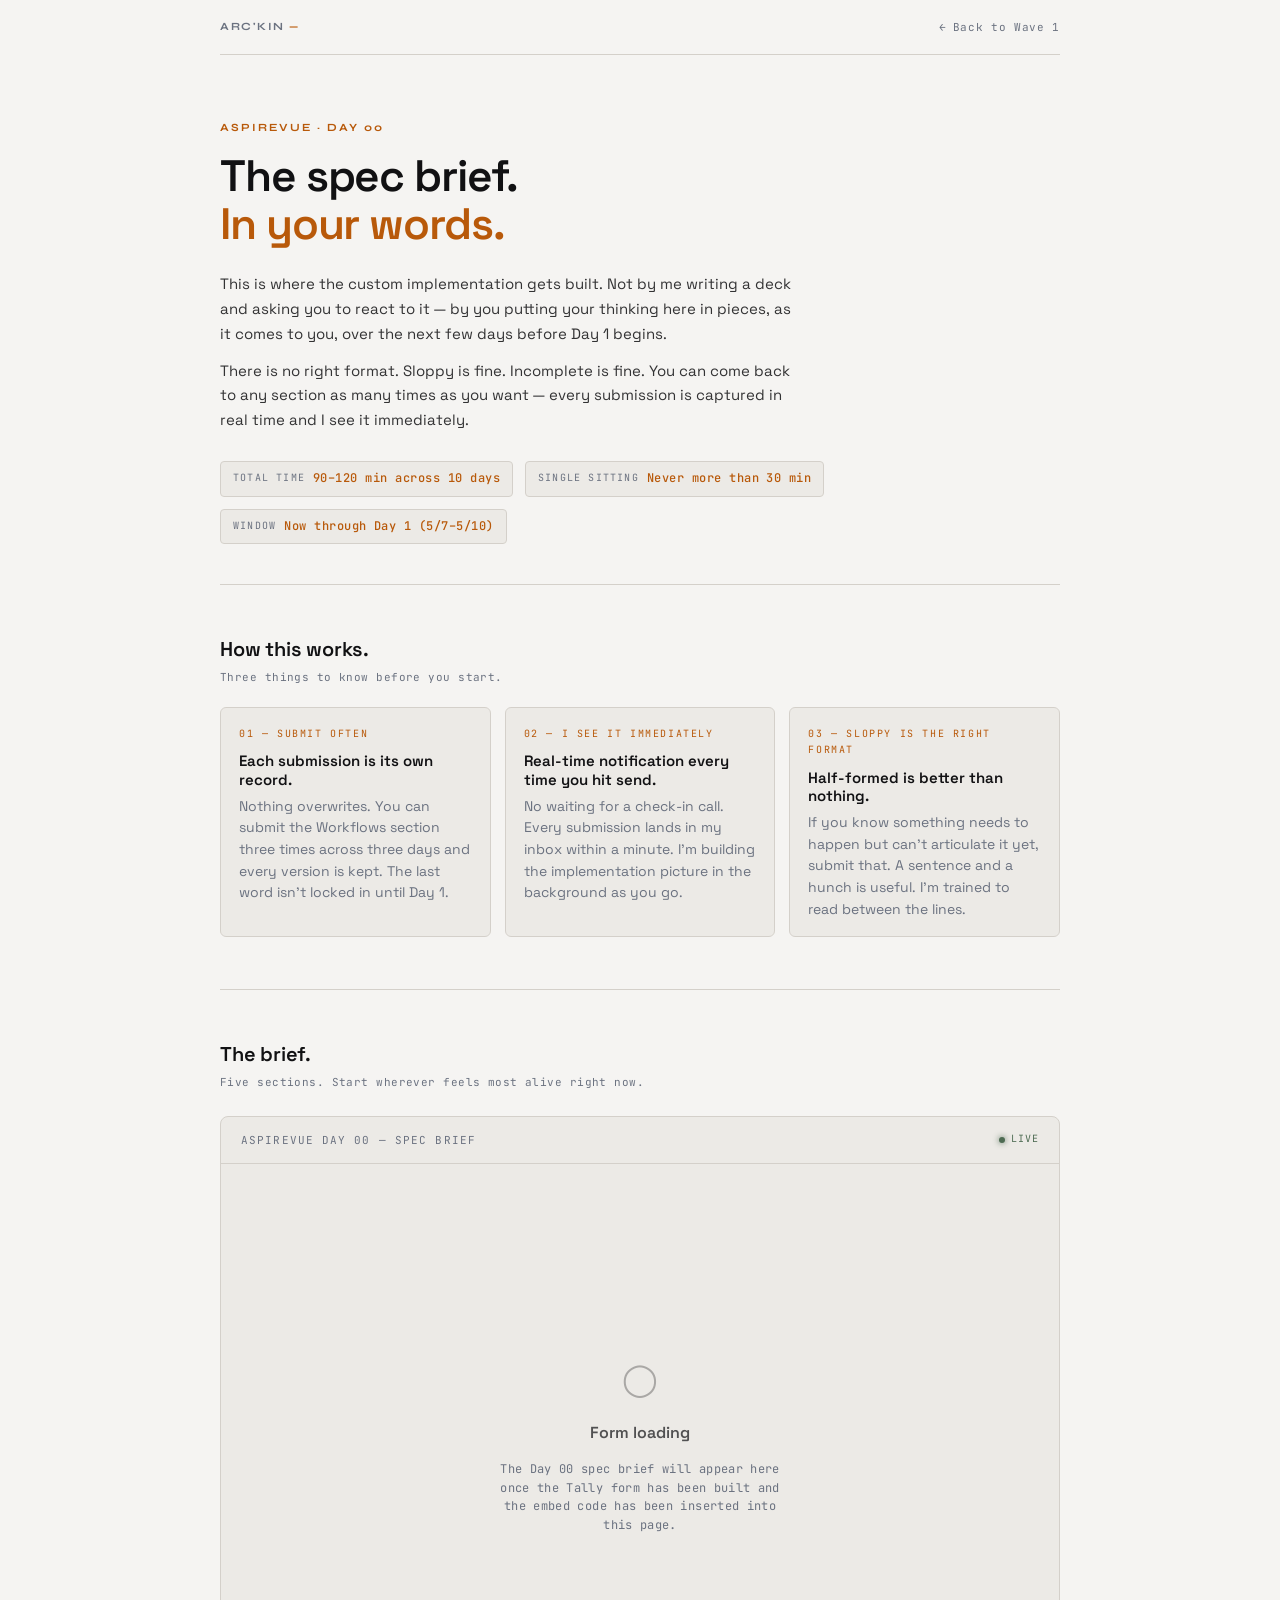
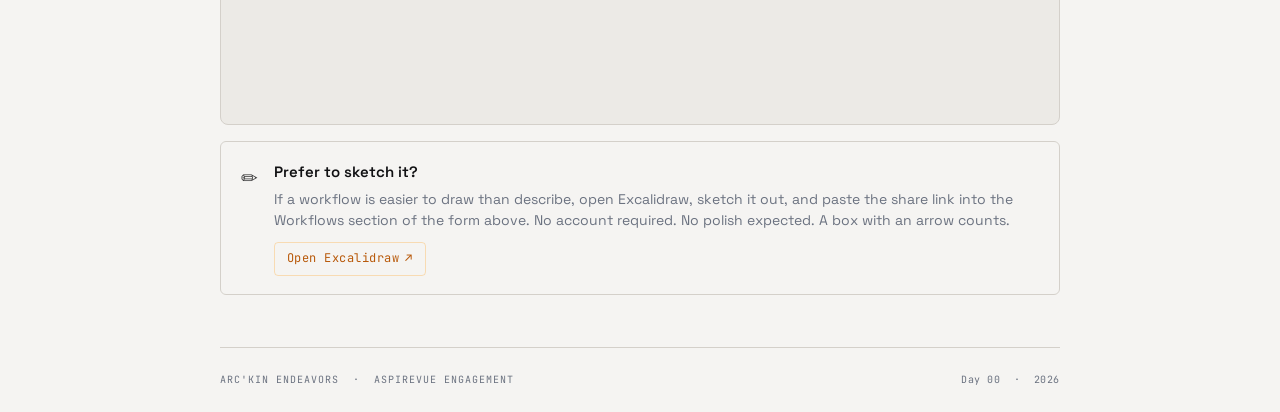
==== day-00/index.html @ 6a87d1dd "day-00: hub page live — spec brief intake for Larry Adds /day-00/index.html as a standalone page mat" ====
<!DOCTYPE html>
<html lang="en">
<head>
<meta charset="UTF-8">
<meta name="viewport" content="width=device-width, initial-scale=1.0">
<meta name="robots" content="noindex,nofollow">
<title>Arc'kin · AspireVue Day 00 — Spec Brief</title>
<link rel="preconnect" href="https://fonts.googleapis.com">
<link rel="preconnect" href="https://fonts.gstatic.com" crossorigin>
<link href="https://fonts.googleapis.com/css2?family=Syne:wght@700&family=Space+Grotesk:wght@400;500;600&family=JetBrains+Mono:wght@500&display=swap" rel="stylesheet">
<style>
@charset "UTF-8";
:root {
  --bg:     #111113;
  --fg:     #EDE9E1;
  --accent: #FFAB40;
  --subtle: #6B7280;
  --rule:   #1F2937;
  --hover:  #1A1C1F;
  --focus:  #FFAB40;
  --font-sans:    'Space Grotesk', 'Helvetica Neue', Arial, sans-serif;
  --font-display: 'Syne', 'Space Grotesk', sans-serif;
  --font-mono:    'JetBrains Mono', 'Menlo', 'Monaco', monospace;
  --max-w:   840px;
  --page-pad: 24px;
  --lane-engagement: #FFAB40;
  --lane-ops:        #9FB8A3;
}
@media (prefers-color-scheme: light) {
  :root {
    --bg:     #F5F4F2;
    --fg:     #111113;
    --accent: #B8590A;
    --subtle: #6B7280;
    --rule:   #D4D0CA;
    --hover:  #ECEAE6;
    --focus:  #B8590A;
    --lane-engagement: #B8590A;
    --lane-ops:        #4D6B52;
  }
}

*, *::before, *::after { box-sizing: border-box; margin: 0; padding: 0; }
html { font-size: 16px; scroll-behavior: smooth; -webkit-text-size-adjust: 100%; }
body {
  background: var(--bg);
  color: var(--fg);
  font-family: var(--font-sans);
  font-size: 0.9375rem;
  line-height: 1.65;
  font-weight: 400;
  min-height: 100vh;
  overflow-x: hidden;
}
:focus-visible { outline: 2px solid var(--focus); outline-offset: 2px; border-radius: 3px; }
:focus:not(:focus-visible) { outline: none; }
a { color: inherit; text-decoration: none; }

@keyframes arrive {
  from { opacity: 0; transform: translateY(16px); }
  to   { opacity: 1; transform: translateY(0); }
}
.arrive { animation: arrive 520ms cubic-bezier(0.22, 1, 0.36, 1) both; }
.d1 { animation-delay: 40ms; }
.d2 { animation-delay: 140ms; }
.d3 { animation-delay: 240ms; }
.d4 { animation-delay: 340ms; }
@media (prefers-reduced-motion: reduce) {
  *, *::before, *::after { animation-duration: 0.01ms !important; }
  .arrive { animation: none; opacity: 1; transform: none; }
}

.page {
  max-width: calc(var(--max-w) + var(--page-pad) * 2);
  margin: 0 auto;
  padding: 0 var(--page-pad);
}

/* NAV */
.nav {
  display: flex; align-items: center; justify-content: space-between;
  padding: 18px 0; border-bottom: 1px solid var(--rule);
}
.nav-brand {
  font-family: var(--font-display); font-weight: 700;
  font-size: 0.6875rem; letter-spacing: 0.14em; text-transform: uppercase;
  color: var(--subtle); user-select: none;
}
.nav-brand span { color: var(--accent); }
.nav-meta {
  font-family: var(--font-mono); font-size: 0.6875rem; letter-spacing: 0.06em;
  color: var(--subtle);
}
.nav-back {
  font-family: var(--font-mono); font-size: 0.6875rem; letter-spacing: 0.06em;
  color: var(--subtle); display: flex; align-items: center; gap: 6px;
  transition: color 180ms ease-out;
}
.nav-back:hover { color: var(--fg); }

/* HERO */
.hero { padding: 64px 0 40px; }
.eyebrow {
  font-family: var(--font-display); font-weight: 700;
  font-size: 0.6875rem; letter-spacing: 0.18em; text-transform: uppercase;
  color: var(--accent); margin-bottom: 16px; display: block;
}
.hero h1 {
  font-family: var(--font-sans); font-weight: 600;
  font-size: clamp(2rem, 5vw, 2.75rem);
  line-height: 1.08; letter-spacing: -0.025em;
  margin-bottom: 24px;
}
.hero h1 em { font-style: normal; color: var(--accent); }
.hero-prose { max-width: 580px; }
.hero-prose p { margin-bottom: 12px; font-size: 0.9375rem; color: var(--fg); opacity: 0.85; }
.hero-prose p:last-child { margin-bottom: 0; }

/* STAT CHIPS */
.stat-row {
  display: flex; gap: 12px; flex-wrap: wrap; margin-top: 28px;
}
.stat-chip {
  display: flex; align-items: center; gap: 8px;
  background: var(--hover); border: 1px solid var(--rule);
  border-radius: 4px; padding: 7px 12px;
}
.stat-chip-label {
  font-family: var(--font-mono); font-size: 0.625rem; letter-spacing: 0.12em;
  text-transform: uppercase; color: var(--subtle);
}
.stat-chip-value {
  font-family: var(--font-mono); font-size: 0.75rem; letter-spacing: 0.04em;
  color: var(--accent); font-weight: 500;
}

/* SECTION */
.section { padding: 52px 0; border-top: 1px solid var(--rule); }
.section-head { margin-bottom: 20px; }
.section-heading {
  font-family: var(--font-sans); font-weight: 600;
  font-size: 1.25rem; letter-spacing: -0.01em; line-height: 1.25;
  margin-bottom: 6px;
}
.section-note {
  font-family: var(--font-mono); font-size: 0.6875rem; color: var(--subtle);
  letter-spacing: 0.04em;
}

/* FORM SHELL */
.form-shell {
  background: var(--hover);
  border: 1px solid var(--rule);
  border-radius: 8px;
  overflow: hidden;
  margin-top: 24px;
}
.form-shell-header {
  display: flex; align-items: center; justify-content: space-between;
  padding: 14px 20px; border-bottom: 1px solid var(--rule);
}
.form-shell-label {
  font-family: var(--font-mono); font-size: 0.6875rem; letter-spacing: 0.10em;
  text-transform: uppercase; color: var(--subtle);
}
.form-shell-status {
  display: flex; align-items: center; gap: 6px;
}
.status-dot {
  width: 6px; height: 6px; border-radius: 50%;
  background: var(--lane-ops);
  box-shadow: 0 0 6px var(--lane-ops);
}
.status-text {
  font-family: var(--font-mono); font-size: 0.625rem; letter-spacing: 0.10em;
  text-transform: uppercase; color: var(--lane-ops);
}
.form-embed-area {
  min-height: 560px;
  display: flex; align-items: stretch;
}
.form-embed-area iframe {
  width: 100%; border: none; min-height: 560px;
  flex: 1;
}
/* Placeholder shown before Tally form ID is pasted in */
.form-placeholder {
  display: flex; align-items: center; justify-content: center;
  flex-direction: column; gap: 14px;
  padding: 64px 32px; text-align: center; flex: 1;
}
.form-placeholder-icon {
  font-size: 2rem; opacity: 0.3;
}
.form-placeholder-heading {
  font-weight: 600; font-size: 1rem; color: var(--fg); opacity: 0.7;
}
.form-placeholder-sub {
  font-family: var(--font-mono); font-size: 0.75rem; color: var(--subtle);
  letter-spacing: 0.03em; max-width: 42ch; line-height: 1.55;
}

/* EXCALIDRAW CALLOUT */
.excalidraw-callout {
  margin-top: 16px;
  border: 1px solid var(--rule); border-radius: 6px;
  padding: 18px 20px;
  display: flex; align-items: flex-start; gap: 16px;
}
.excalidraw-icon {
  font-size: 1.25rem; flex-shrink: 0; margin-top: 2px; opacity: 0.8;
}
.excalidraw-body { flex: 1; min-width: 0; }
.excalidraw-heading {
  font-weight: 600; font-size: 0.9375rem; margin-bottom: 4px;
}
.excalidraw-desc {
  font-size: 0.875rem; color: var(--subtle); line-height: 1.55; margin-bottom: 10px;
}
.excalidraw-link {
  display: inline-flex; align-items: center; gap: 6px;
  font-family: var(--font-mono); font-size: 0.75rem; letter-spacing: 0.04em;
  color: var(--accent); border: 1px solid rgba(255,171,64,0.35);
  border-radius: 4px; padding: 6px 12px;
  transition: background-color 180ms ease-out, border-color 180ms ease-out;
}
.excalidraw-link:hover, .excalidraw-link:focus-visible {
  background: rgba(255,171,64,0.08); border-color: var(--accent);
}

/* HOW IT WORKS */
.how-grid {
  display: grid;
  grid-template-columns: repeat(auto-fit, minmax(220px, 1fr));
  gap: 14px; margin-top: 20px;
}
.how-card {
  background: var(--hover); border: 1px solid var(--rule);
  border-radius: 6px; padding: 18px 18px 16px;
}
.how-card-num {
  font-family: var(--font-mono); font-size: 0.625rem; letter-spacing: 0.16em;
  text-transform: uppercase; color: var(--accent);
  margin-bottom: 10px; display: block;
}
.how-card-title {
  font-weight: 600; font-size: 0.9375rem; margin-bottom: 6px; line-height: 1.25;
}
.how-card-desc {
  font-size: 0.875rem; color: var(--subtle); line-height: 1.55;
}

/* FOOTER */
footer {
  border-top: 1px solid var(--rule);
  padding: 24px 0;
  display: flex; align-items: center; justify-content: space-between; flex-wrap: wrap; gap: 8px;
}
.footer-left {
  font-family: var(--font-mono); font-size: 0.625rem; letter-spacing: 0.10em;
  text-transform: uppercase; color: var(--subtle);
}
.footer-right {
  font-family: var(--font-mono); font-size: 0.625rem; letter-spacing: 0.06em;
  color: var(--subtle);
}
</style>
</head>
<body>

<div class="page">

  <!-- NAV -->
  <nav class="nav" role="navigation" aria-label="Page navigation">
    <div class="nav-brand">Arc'kin <span>—</span></div>
    <a class="nav-back" href="../start/">
      <span aria-hidden="true">&larr;</span> Back to Wave 1
    </a>
  </nav>

  <!-- HERO -->
  <header class="hero">
    <span class="eyebrow arrive">AspireVue &middot; Day 00</span>
    <h1 class="arrive d1">The spec brief.<br><em>In your words.</em></h1>
    <div class="hero-prose arrive d2">
      <p>This is where the custom implementation gets built. Not by me writing a deck and asking you to react to it&thinsp;&mdash;&thinsp;by you putting your thinking here in pieces, as it comes to you, over the next few days before Day 1 begins.</p>
      <p>There is no right format. Sloppy is fine. Incomplete is fine. You can come back to any section as many times as you want&thinsp;&mdash;&thinsp;every submission is captured in real time and I see it immediately.</p>
    </div>
    <div class="stat-row arrive d3">
      <div class="stat-chip">
        <span class="stat-chip-label">Total time</span>
        <span class="stat-chip-value">90&ndash;120 min across 10 days</span>
      </div>
      <div class="stat-chip">
        <span class="stat-chip-label">Single sitting</span>
        <span class="stat-chip-value">Never more than 30 min</span>
      </div>
      <div class="stat-chip">
        <span class="stat-chip-label">Window</span>
        <span class="stat-chip-value">Now through Day 1 (5/7&ndash;5/10)</span>
      </div>
    </div>
  </header>

  <!-- HOW IT WORKS -->
  <section class="section" aria-labelledby="how-heading">
    <div class="section-head">
      <h2 class="section-heading" id="how-heading">How this works.</h2>
      <p class="section-note">Three things to know before you start.</p>
    </div>
    <div class="how-grid">
      <div class="how-card arrive">
        <span class="how-card-num">01 &mdash; Submit often</span>
        <div class="how-card-title">Each submission is its own record.</div>
        <div class="how-card-desc">Nothing overwrites. You can submit the Workflows section three times across three days and every version is kept. The last word isn&rsquo;t locked in until Day 1.</div>
      </div>
      <div class="how-card arrive d1">
        <span class="how-card-num">02 &mdash; I see it immediately</span>
        <div class="how-card-title">Real-time notification every time you hit send.</div>
        <div class="how-card-desc">No waiting for a check-in call. Every submission lands in my inbox within a minute. I&rsquo;m building the implementation picture in the background as you go.</div>
      </div>
      <div class="how-card arrive d2">
        <span class="how-card-num">03 &mdash; Sloppy is the right format</span>
        <div class="how-card-title">Half-formed is better than nothing.</div>
        <div class="how-card-desc">If you know something needs to happen but can&rsquo;t articulate it yet, submit that. A sentence and a hunch is useful. I&rsquo;m trained to read between the lines.</div>
      </div>
    </div>
  </section>

  <!-- FORM SECTION -->
  <section class="section" aria-labelledby="form-heading">
    <div class="section-head">
      <h2 class="section-heading" id="form-heading">The brief.</h2>
      <p class="section-note">Five sections. Start wherever feels most alive right now.</p>
    </div>

    <!-- FORM SHELL -->
    <!-- CIRCUIT INSTALL NOTE:
         Replace the .form-placeholder block below with the Tally iframe once the form is live.
         Tally embed code is found at: Tally form settings > Share > Embed
         Use this format:
         <iframe src="https://tally.so/embed/[FORM_ID]?alignLeft=1&hideTitle=1&transparentBackground=1&dynamicHeight=1"
                 loading="lazy" width="100%" height="800" frameborder="0"
                 title="AspireVue Day 00 Spec Brief"></iframe>
    -->
    <div class="form-shell" id="form-shell">
      <div class="form-shell-header">
        <span class="form-shell-label">AspireVue Day 00 &mdash; Spec Brief</span>
        <div class="form-shell-status">
          <div class="status-dot" aria-hidden="true"></div>
          <span class="status-text">Live</span>
        </div>
      </div>
      <div class="form-embed-area">
        <!-- INSERT TALLY IFRAME HERE once form is built. Remove the placeholder div below. -->
        <div class="form-placeholder" id="form-placeholder">
          <div class="form-placeholder-icon" aria-hidden="true">&#9711;</div>
          <div class="form-placeholder-heading">Form loading</div>
          <div class="form-placeholder-sub">The Day 00 spec brief will appear here once the Tally form has been built and the embed code has been inserted into this page.</div>
        </div>
      </div>
    </div>

    <!-- EXCALIDRAW CALLOUT -->
    <div class="excalidraw-callout arrive" role="complementary" aria-label="Sketch your workflows">
      <div class="excalidraw-icon" aria-hidden="true">&#9999;</div>
      <div class="excalidraw-body">
        <div class="excalidraw-heading">Prefer to sketch it?</div>
        <div class="excalidraw-desc">If a workflow is easier to draw than describe, open Excalidraw, sketch it out, and paste the share link into the Workflows section of the form above. No account required. No polish expected. A box with an arrow counts.</div>
        <a class="excalidraw-link" href="https://excalidraw.com" target="_blank" rel="noopener noreferrer">
          Open Excalidraw <span aria-hidden="true">&#8599;</span>
        </a>
      </div>
    </div>
  </section>

  <!-- FOOTER -->
  <footer>
    <div class="footer-left">Arc'kin Endeavors &nbsp;&middot;&nbsp; AspireVue Engagement</div>
    <div class="footer-right">Day 00 &nbsp;&middot;&nbsp; 2026</div>
  </footer>

</div><!-- /page -->

</body>
</html>
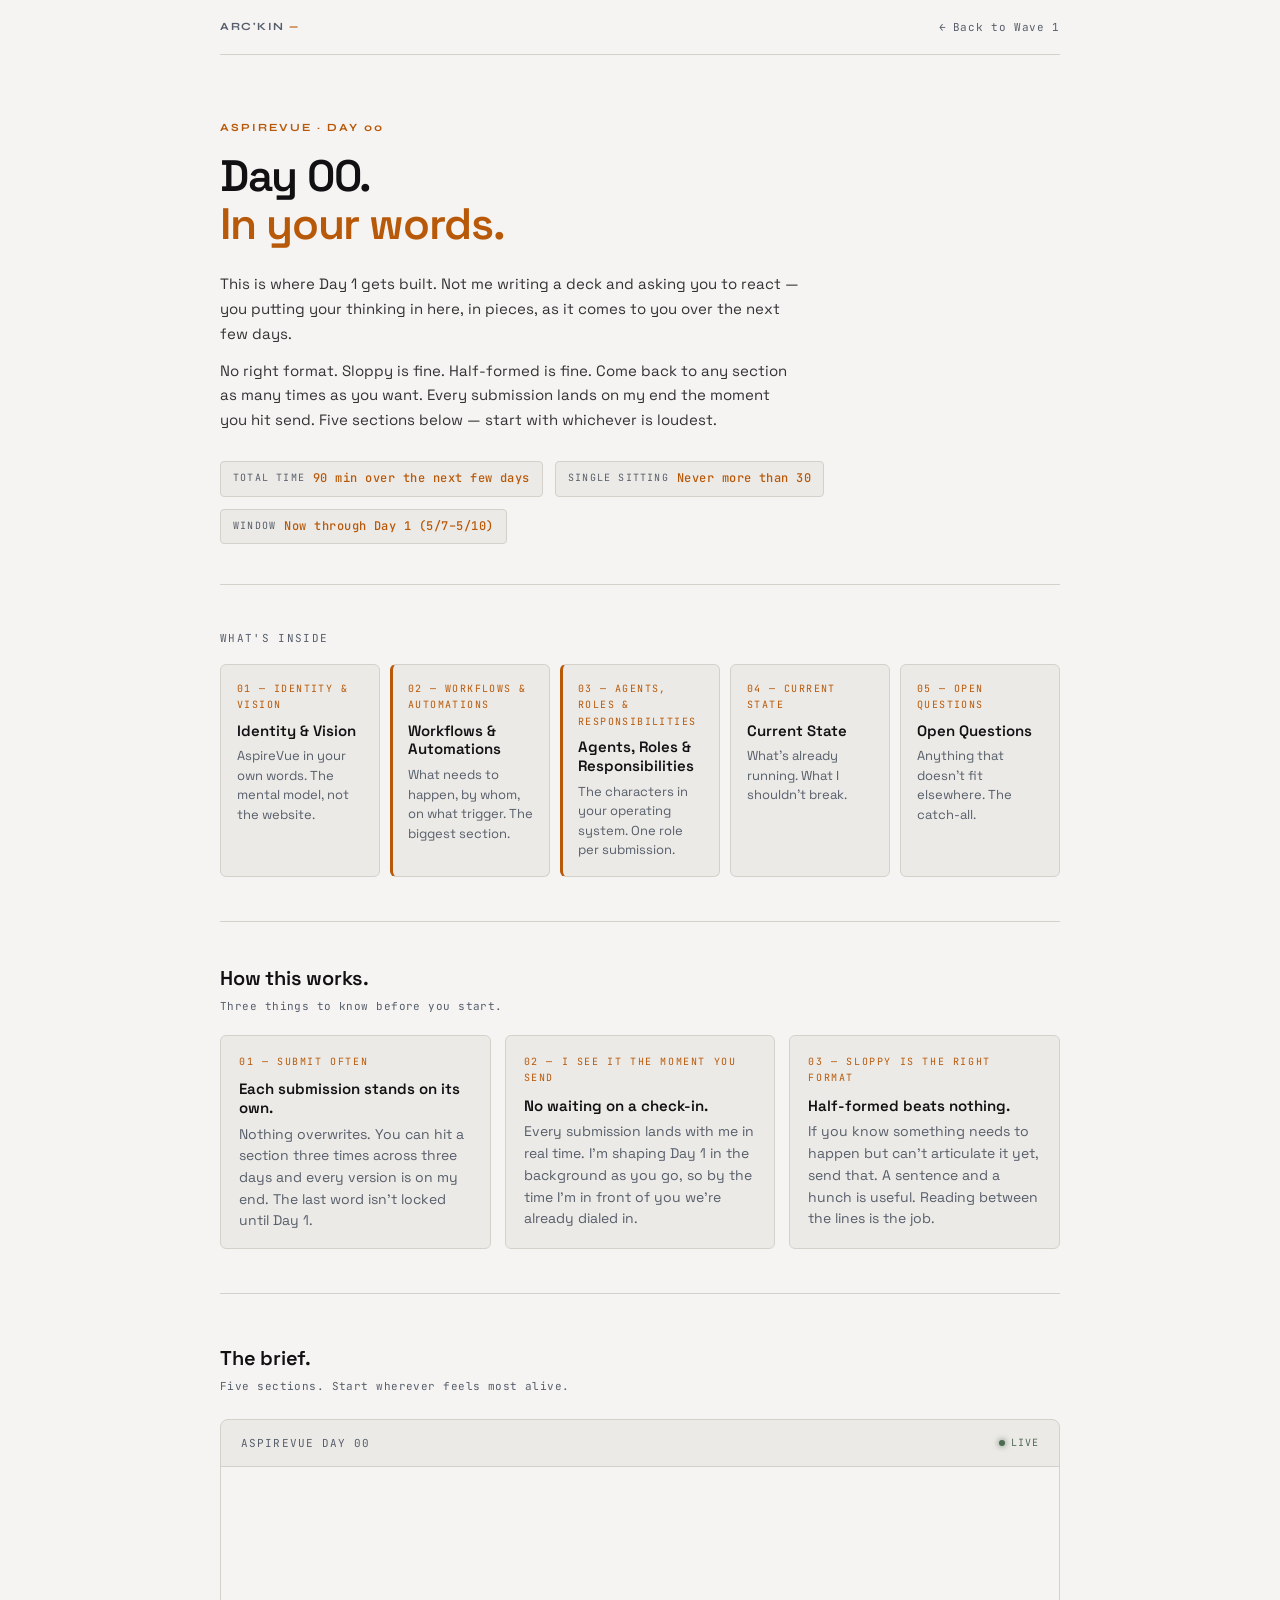
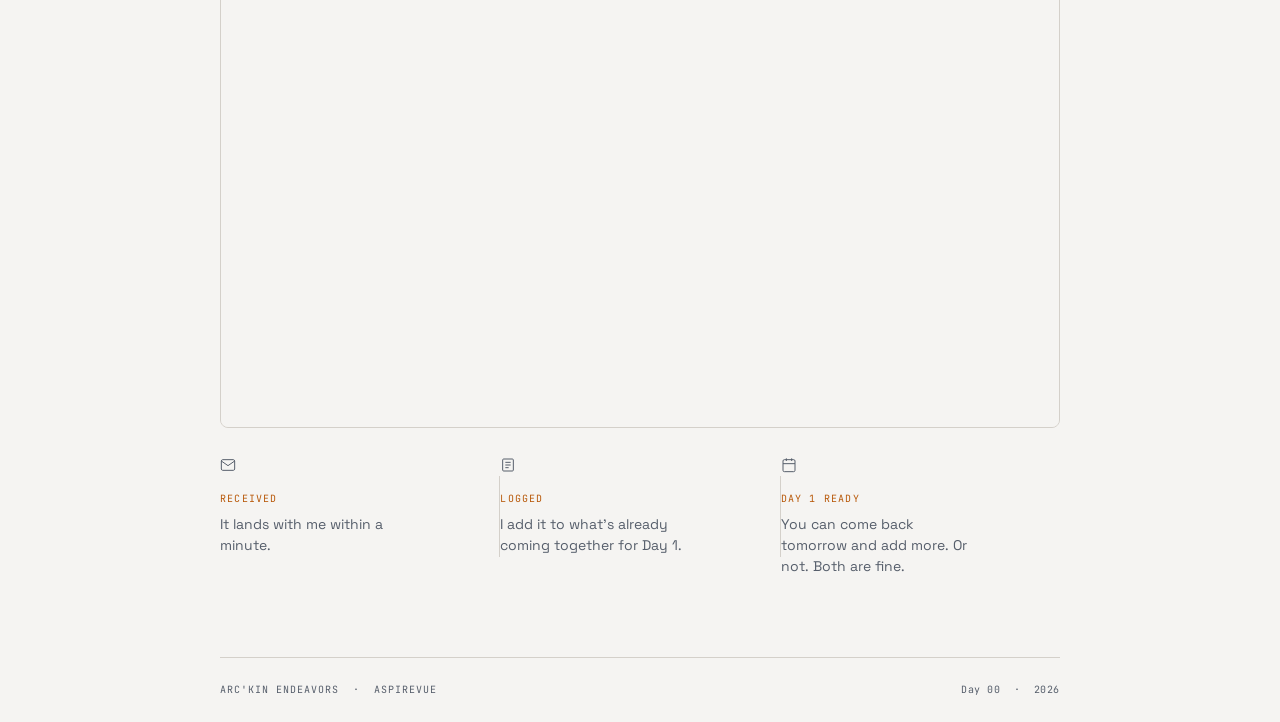
==== commit 92a06b49: "day-00: ship — backend wired, a11y + style settled - Tally Me8EBg → Make webhook (Tally Day 00, ID 4" ====
--- a/day-00/index.html
+++ b/day-00/index.html
@@ -4,7 +4,7 @@
 <meta charset="UTF-8">
 <meta name="viewport" content="width=device-width, initial-scale=1.0">
 <meta name="robots" content="noindex,nofollow">
-<title>Arc'kin · AspireVue Day 00 — Spec Brief</title>
+<title>AspireVue · Day 00</title>
 <link rel="preconnect" href="https://fonts.googleapis.com">
 <link rel="preconnect" href="https://fonts.gstatic.com" crossorigin>
 <link href="https://fonts.googleapis.com/css2?family=Syne:wght@700&family=Space+Grotesk:wght@400;500;600&family=JetBrains+Mono:wght@500&display=swap" rel="stylesheet">
@@ -31,7 +31,7 @@
     --bg:     #F5F4F2;
     --fg:     #111113;
     --accent: #B8590A;
-    --subtle: #6B7280;
+    --subtle: #565E6B;
     --rule:   #D4D0CA;
     --hover:  #ECEAE6;
     --focus:  #B8590A;
@@ -66,8 +66,9 @@
 .d3 { animation-delay: 240ms; }
 .d4 { animation-delay: 340ms; }
 @media (prefers-reduced-motion: reduce) {
-  *, *::before, *::after { animation-duration: 0.01ms !important; }
+  *, *::before, *::after { animation-duration: 0.01ms !important; transition-duration: 0.01ms !important; }
   .arrive { animation: none; opacity: 1; transform: none; }
+  html { scroll-behavior: auto; }
 }
 
 .page {
@@ -87,10 +88,6 @@
   color: var(--subtle); user-select: none;
 }
 .nav-brand span { color: var(--accent); }
-.nav-meta {
-  font-family: var(--font-mono); font-size: 0.6875rem; letter-spacing: 0.06em;
-  color: var(--subtle);
-}
 .nav-back {
   font-family: var(--font-mono); font-size: 0.6875rem; letter-spacing: 0.06em;
   color: var(--subtle); display: flex; align-items: center; gap: 6px;
@@ -147,6 +144,69 @@
   letter-spacing: 0.04em;
 }
 
+/* SECTION PREVIEW MAP */
+.preview-map-section { padding: 44px 0; border-top: 1px solid var(--rule); }
+.preview-map-heading {
+  font-family: var(--font-mono); font-size: 0.6875rem; letter-spacing: 0.12em;
+  text-transform: uppercase; color: var(--subtle); margin-bottom: 16px;
+}
+.preview-map-row {
+  display: grid;
+  grid-template-columns: repeat(5, 1fr);
+  gap: 10px;
+}
+.preview-card {
+  background: var(--hover);
+  border: 1px solid var(--rule);
+  border-radius: 6px;
+  padding: 16px 16px;
+  min-width: 0;
+}
+.preview-card-priority {
+  border-left: 3px solid var(--accent);
+  padding-left: 15px;
+}
+.preview-card-num {
+  font-family: var(--font-mono); font-size: 0.625rem; letter-spacing: 0.14em;
+  text-transform: uppercase; color: var(--accent);
+  display: block; margin-bottom: 8px;
+}
+.preview-card-name {
+  font-family: var(--font-sans); font-weight: 600;
+  font-size: 0.9375rem; line-height: 1.25; margin-bottom: 6px;
+}
+.preview-card-line {
+  font-size: 0.8125rem; color: var(--subtle); line-height: 1.5;
+}
+@media (max-width: 720px) {
+  .preview-map-row {
+    grid-template-columns: 1fr;
+  }
+}
+
+/* HOW IT WORKS */
+.how-section { padding: 44px 0; border-top: 1px solid var(--rule); }
+.how-grid {
+  display: grid;
+  grid-template-columns: repeat(auto-fit, minmax(220px, 1fr));
+  gap: 14px; margin-top: 20px;
+}
+.how-card {
+  background: var(--hover); border: 1px solid var(--rule);
+  border-radius: 6px; padding: 18px 18px 16px;
+}
+.how-card-num {
+  font-family: var(--font-mono); font-size: 0.625rem; letter-spacing: 0.16em;
+  text-transform: uppercase; color: var(--accent);
+  margin-bottom: 10px; display: block;
+}
+.how-card-title {
+  font-weight: 600; font-size: 0.9375rem; margin-bottom: 6px; line-height: 1.25;
+}
+.how-card-desc {
+  font-size: 0.875rem; color: var(--subtle); line-height: 1.55;
+}
+
 /* FORM SHELL */
 .form-shell {
   background: var(--hover);
@@ -175,80 +235,55 @@
   font-family: var(--font-mono); font-size: 0.625rem; letter-spacing: 0.10em;
   text-transform: uppercase; color: var(--lane-ops);
 }
+
 .form-embed-area {
+  background: var(--bg);
   min-height: 560px;
   display: flex; align-items: stretch;
+  overflow-x: hidden;
 }
 .form-embed-area iframe {
   width: 100%; border: none; min-height: 560px;
   flex: 1;
 }
-/* Placeholder shown before Tally form ID is pasted in */
-.form-placeholder {
-  display: flex; align-items: center; justify-content: center;
-  flex-direction: column; gap: 14px;
-  padding: 64px 32px; text-align: center; flex: 1;
-}
-.form-placeholder-icon {
-  font-size: 2rem; opacity: 0.3;
-}
-.form-placeholder-heading {
-  font-weight: 600; font-size: 1rem; color: var(--fg); opacity: 0.7;
-}
-.form-placeholder-sub {
-  font-family: var(--font-mono); font-size: 0.75rem; color: var(--subtle);
-  letter-spacing: 0.03em; max-width: 42ch; line-height: 1.55;
-}
-
-/* EXCALIDRAW CALLOUT */
-.excalidraw-callout {
-  margin-top: 16px;
-  border: 1px solid var(--rule); border-radius: 6px;
-  padding: 18px 20px;
-  display: flex; align-items: flex-start; gap: 16px;
-}
-.excalidraw-icon {
-  font-size: 1.25rem; flex-shrink: 0; margin-top: 2px; opacity: 0.8;
-}
-.excalidraw-body { flex: 1; min-width: 0; }
-.excalidraw-heading {
-  font-weight: 600; font-size: 0.9375rem; margin-bottom: 4px;
-}
-.excalidraw-desc {
-  font-size: 0.875rem; color: var(--subtle); line-height: 1.55; margin-bottom: 10px;
-}
-.excalidraw-link {
-  display: inline-flex; align-items: center; gap: 6px;
-  font-family: var(--font-mono); font-size: 0.75rem; letter-spacing: 0.04em;
-  color: var(--accent); border: 1px solid rgba(255,171,64,0.35);
-  border-radius: 4px; padding: 6px 12px;
-  transition: background-color 180ms ease-out, border-color 180ms ease-out;
-}
-.excalidraw-link:hover, .excalidraw-link:focus-visible {
-  background: rgba(255,171,64,0.08); border-color: var(--accent);
-}
-
-/* HOW IT WORKS */
-.how-grid {
-  display: grid;
-  grid-template-columns: repeat(auto-fit, minmax(220px, 1fr));
-  gap: 14px; margin-top: 20px;
-}
-.how-card {
-  background: var(--hover); border: 1px solid var(--rule);
-  border-radius: 6px; padding: 18px 18px 16px;
-}
-.how-card-num {
-  font-family: var(--font-mono); font-size: 0.625rem; letter-spacing: 0.16em;
+
+/* TRUST STRIP */
+.trust-strip {
+  display: flex; align-items: flex-start;
+  gap: 0; padding: 28px 0;
+}
+.trust-strip-node {
+  flex: 1; display: flex; flex-direction: column; align-items: flex-start;
+  gap: 6px; padding: 0 20px 0 0;
+}
+.trust-strip-node:first-child { padding-left: 0; }
+.trust-strip-node-icon {
+  color: var(--subtle); margin-bottom: 4px; flex-shrink: 0;
+}
+.trust-strip-node-label {
+  font-family: var(--font-mono); font-size: 0.625rem; letter-spacing: 0.12em;
   text-transform: uppercase; color: var(--accent);
-  margin-bottom: 10px; display: block;
-}
-.how-card-title {
-  font-weight: 600; font-size: 0.9375rem; margin-bottom: 6px; line-height: 1.25;
-}
-.how-card-desc {
-  font-size: 0.875rem; color: var(--subtle); line-height: 1.55;
-}
+}
+.trust-strip-node-desc {
+  font-size: 0.875rem; color: var(--subtle); line-height: 1.5;
+  max-width: 22ch;
+}
+.trust-strip-connector {
+  width: 1px; background: var(--rule); align-self: stretch;
+  margin: 20px 0; flex-shrink: 0;
+}
+@media (max-width: 640px) {
+  .trust-strip {
+    flex-direction: column; align-items: center; gap: 20px; padding: 24px 0;
+  }
+  .trust-strip-connector { display: none; }
+  .trust-strip-node {
+    text-align: center; align-items: center;
+    max-width: 240px; padding: 0;
+  }
+  .trust-strip-node-desc { max-width: 28ch; }
+}
+
 
 /* FOOTER */
 footer {
@@ -272,7 +307,7 @@
 
   <!-- NAV -->
   <nav class="nav" role="navigation" aria-label="Page navigation">
-    <div class="nav-brand">Arc'kin <span>—</span></div>
+    <div class="nav-brand">Arc'kin <span>&mdash;</span></div>
     <a class="nav-back" href="../start/">
       <span aria-hidden="true">&larr;</span> Back to Wave 1
     </a>
@@ -281,19 +316,19 @@
   <!-- HERO -->
   <header class="hero">
     <span class="eyebrow arrive">AspireVue &middot; Day 00</span>
-    <h1 class="arrive d1">The spec brief.<br><em>In your words.</em></h1>
+    <h1 class="arrive d1">Day 00.<br><em>In your words.</em></h1>
     <div class="hero-prose arrive d2">
-      <p>This is where the custom implementation gets built. Not by me writing a deck and asking you to react to it&thinsp;&mdash;&thinsp;by you putting your thinking here in pieces, as it comes to you, over the next few days before Day 1 begins.</p>
-      <p>There is no right format. Sloppy is fine. Incomplete is fine. You can come back to any section as many times as you want&thinsp;&mdash;&thinsp;every submission is captured in real time and I see it immediately.</p>
+      <p>This is where Day 1 gets built. Not me writing a deck and asking you to react &mdash; you putting your thinking in here, in pieces, as it comes to you over the next few days.</p>
+      <p>No right format. Sloppy is fine. Half-formed is fine. Come back to any section as many times as you want. Every submission lands on my end the moment you hit send. Five sections below &mdash; start with whichever is loudest.</p>
     </div>
     <div class="stat-row arrive d3">
       <div class="stat-chip">
         <span class="stat-chip-label">Total time</span>
-        <span class="stat-chip-value">90&ndash;120 min across 10 days</span>
+        <span class="stat-chip-value">90 min over the next few days</span>
       </div>
       <div class="stat-chip">
         <span class="stat-chip-label">Single sitting</span>
-        <span class="stat-chip-value">Never more than 30 min</span>
+        <span class="stat-chip-value">Never more than 30</span>
       </div>
       <div class="stat-chip">
         <span class="stat-chip-label">Window</span>
@@ -302,8 +337,46 @@
     </div>
   </header>
 
+  <!-- SECTION PREVIEW MAP (Block 3) -->
+  <section class="preview-map-section arrive d4" aria-labelledby="preview-map-heading">
+    <div class="preview-map-heading" id="preview-map-heading">What's inside</div>
+    <div class="preview-map-row" role="list">
+
+      <div class="preview-card" role="listitem">
+        <span class="preview-card-num">01 &mdash; Identity &amp; Vision</span>
+        <div class="preview-card-name">Identity &amp; Vision</div>
+        <div class="preview-card-line">AspireVue in your own words. The mental model, not the website.</div>
+      </div>
+
+      <div class="preview-card preview-card-priority" role="listitem">
+        <span class="preview-card-num">02 &mdash; Workflows &amp; Automations</span>
+        <div class="preview-card-name">Workflows &amp; Automations</div>
+        <div class="preview-card-line">What needs to happen, by whom, on what trigger. The biggest section.</div>
+      </div>
+
+      <div class="preview-card preview-card-priority" role="listitem">
+        <span class="preview-card-num">03 &mdash; Agents, Roles &amp; Responsibilities</span>
+        <div class="preview-card-name">Agents, Roles &amp; Responsibilities</div>
+        <div class="preview-card-line">The characters in your operating system. One role per submission.</div>
+      </div>
+
+      <div class="preview-card" role="listitem">
+        <span class="preview-card-num">04 &mdash; Current State</span>
+        <div class="preview-card-name">Current State</div>
+        <div class="preview-card-line">What's already running. What I shouldn't break.</div>
+      </div>
+
+      <div class="preview-card" role="listitem">
+        <span class="preview-card-num">05 &mdash; Open Questions</span>
+        <div class="preview-card-name">Open Questions</div>
+        <div class="preview-card-line">Anything that doesn't fit elsewhere. The catch-all.</div>
+      </div>
+
+    </div>
+  </section>
+
   <!-- HOW IT WORKS -->
-  <section class="section" aria-labelledby="how-heading">
+  <section class="how-section" aria-labelledby="how-heading">
     <div class="section-head">
       <h2 class="section-heading" id="how-heading">How this works.</h2>
       <p class="section-note">Three things to know before you start.</p>
@@ -311,18 +384,18 @@
     <div class="how-grid">
       <div class="how-card arrive">
         <span class="how-card-num">01 &mdash; Submit often</span>
-        <div class="how-card-title">Each submission is its own record.</div>
-        <div class="how-card-desc">Nothing overwrites. You can submit the Workflows section three times across three days and every version is kept. The last word isn&rsquo;t locked in until Day 1.</div>
+        <div class="how-card-title">Each submission stands on its own.</div>
+        <div class="how-card-desc">Nothing overwrites. You can hit a section three times across three days and every version is on my end. The last word isn't locked until Day 1.</div>
       </div>
       <div class="how-card arrive d1">
-        <span class="how-card-num">02 &mdash; I see it immediately</span>
-        <div class="how-card-title">Real-time notification every time you hit send.</div>
-        <div class="how-card-desc">No waiting for a check-in call. Every submission lands in my inbox within a minute. I&rsquo;m building the implementation picture in the background as you go.</div>
+        <span class="how-card-num">02 &mdash; I see it the moment you send</span>
+        <div class="how-card-title">No waiting on a check-in.</div>
+        <div class="how-card-desc">Every submission lands with me in real time. I'm shaping Day 1 in the background as you go, so by the time I'm in front of you we're already dialed in.</div>
       </div>
       <div class="how-card arrive d2">
         <span class="how-card-num">03 &mdash; Sloppy is the right format</span>
-        <div class="how-card-title">Half-formed is better than nothing.</div>
-        <div class="how-card-desc">If you know something needs to happen but can&rsquo;t articulate it yet, submit that. A sentence and a hunch is useful. I&rsquo;m trained to read between the lines.</div>
+        <div class="how-card-title">Half-formed beats nothing.</div>
+        <div class="how-card-desc">If you know something needs to happen but can't articulate it yet, send that. A sentence and a hunch is useful. Reading between the lines is the job.</div>
       </div>
     </div>
   </section>
@@ -331,52 +404,70 @@
   <section class="section" aria-labelledby="form-heading">
     <div class="section-head">
       <h2 class="section-heading" id="form-heading">The brief.</h2>
-      <p class="section-note">Five sections. Start wherever feels most alive right now.</p>
-    </div>
-
-    <!-- FORM SHELL -->
-    <!-- CIRCUIT INSTALL NOTE:
-         Replace the .form-placeholder block below with the Tally iframe once the form is live.
-         Tally embed code is found at: Tally form settings > Share > Embed
-         Use this format:
-         <iframe src="https://tally.so/embed/[FORM_ID]?alignLeft=1&hideTitle=1&transparentBackground=1&dynamicHeight=1"
-                 loading="lazy" width="100%" height="800" frameborder="0"
-                 title="AspireVue Day 00 Spec Brief"></iframe>
-    -->
+      <p class="section-note">Five sections. Start wherever feels most alive.</p>
+    </div>
+
     <div class="form-shell" id="form-shell">
       <div class="form-shell-header">
-        <span class="form-shell-label">AspireVue Day 00 &mdash; Spec Brief</span>
+        <span class="form-shell-label">AspireVue Day 00</span>
         <div class="form-shell-status">
           <div class="status-dot" aria-hidden="true"></div>
           <span class="status-text">Live</span>
         </div>
       </div>
       <div class="form-embed-area">
-        <!-- INSERT TALLY IFRAME HERE once form is built. Remove the placeholder div below. -->
-        <div class="form-placeholder" id="form-placeholder">
-          <div class="form-placeholder-icon" aria-hidden="true">&#9711;</div>
-          <div class="form-placeholder-heading">Form loading</div>
-          <div class="form-placeholder-sub">The Day 00 spec brief will appear here once the Tally form has been built and the embed code has been inserted into this page.</div>
+        <iframe data-tally-src="https://tally.so/embed/Me8EBg?alignLeft=1&hideTitle=1&transparentBackground=1&dynamicHeight=1" loading="lazy" width="100%" frameborder="0" marginheight="0" marginwidth="0" referrerpolicy="strict-origin-when-cross-origin" title="AspireVue Day 00 &mdash; Spec Brief"></iframe>
+        <script>var d=document,w="https://tally.so/widgets/embed.js",v=function(){"undefined"!=typeof Tally?Tally.loadEmbeds():d.querySelectorAll("iframe[data-tally-src]:not([src])").forEach(function(e){e.src=e.dataset.tallySrc})};"undefined"!=typeof Tally?v():d.querySelector('script[src="'+w+'"]')?null:(s=d.createElement("script"),s.src=w,s.onload=v,s.onerror=v,d.body.appendChild(s));</script>
+      </div>
+    </div>
+
+    <!-- TRUST STRIP (Block 6) -->
+    <div class="trust-strip arrive d3" aria-label="What happens after you submit">
+      <div class="trust-strip-node">
+        <div class="trust-strip-node-icon" aria-hidden="true">
+          <svg width="16" height="16" viewBox="0 0 24 24" fill="none" stroke="currentColor" stroke-width="1.5" aria-hidden="true">
+            <path d="M4 4h16c1.1 0 2 .9 2 2v12c0 1.1-.9 2-2 2H4c-1.1 0-2-.9-2-2V6c0-1.1.9-2 2-2z"/>
+            <path d="M22 6l-10 7L2 6"/>
+          </svg>
         </div>
-      </div>
-    </div>
-
-    <!-- EXCALIDRAW CALLOUT -->
-    <div class="excalidraw-callout arrive" role="complementary" aria-label="Sketch your workflows">
-      <div class="excalidraw-icon" aria-hidden="true">&#9999;</div>
-      <div class="excalidraw-body">
-        <div class="excalidraw-heading">Prefer to sketch it?</div>
-        <div class="excalidraw-desc">If a workflow is easier to draw than describe, open Excalidraw, sketch it out, and paste the share link into the Workflows section of the form above. No account required. No polish expected. A box with an arrow counts.</div>
-        <a class="excalidraw-link" href="https://excalidraw.com" target="_blank" rel="noopener noreferrer">
-          Open Excalidraw <span aria-hidden="true">&#8599;</span>
-        </a>
-      </div>
-    </div>
+        <span class="trust-strip-node-label">Received</span>
+        <div class="trust-strip-node-desc">It lands with me within a minute.</div>
+      </div>
+
+      <div class="trust-strip-connector" aria-hidden="true"></div>
+
+      <div class="trust-strip-node">
+        <div class="trust-strip-node-icon" aria-hidden="true">
+          <svg width="16" height="16" viewBox="0 0 24 24" fill="none" stroke="currentColor" stroke-width="1.5" aria-hidden="true">
+            <rect x="4" y="3" width="16" height="18" rx="1.5"/>
+            <path d="M8 8h8M8 12h8M8 16h5"/>
+          </svg>
+        </div>
+        <span class="trust-strip-node-label">Logged</span>
+        <div class="trust-strip-node-desc">I add it to what's already coming together for Day 1.</div>
+      </div>
+
+      <div class="trust-strip-connector" aria-hidden="true"></div>
+
+      <div class="trust-strip-node">
+        <div class="trust-strip-node-icon" aria-hidden="true">
+          <svg width="16" height="16" viewBox="0 0 24 24" fill="none" stroke="currentColor" stroke-width="1.5" aria-hidden="true">
+            <rect x="3" y="4" width="18" height="18" rx="2"/>
+            <path d="M16 2v4M8 2v4M3 10h18"/>
+            <path d="M8 14h.01M12 14h.01M16 14h.01"/>
+          </svg>
+        </div>
+        <span class="trust-strip-node-label">Day 1 Ready</span>
+        <div class="trust-strip-node-desc">You can come back tomorrow and add more. Or not. Both are fine.</div>
+      </div>
+
+    </div>
+
   </section>
 
   <!-- FOOTER -->
   <footer>
-    <div class="footer-left">Arc'kin Endeavors &nbsp;&middot;&nbsp; AspireVue Engagement</div>
+    <div class="footer-left">Arc'kin Endeavors &nbsp;&middot;&nbsp; AspireVue</div>
     <div class="footer-right">Day 00 &nbsp;&middot;&nbsp; 2026</div>
   </footer>
 
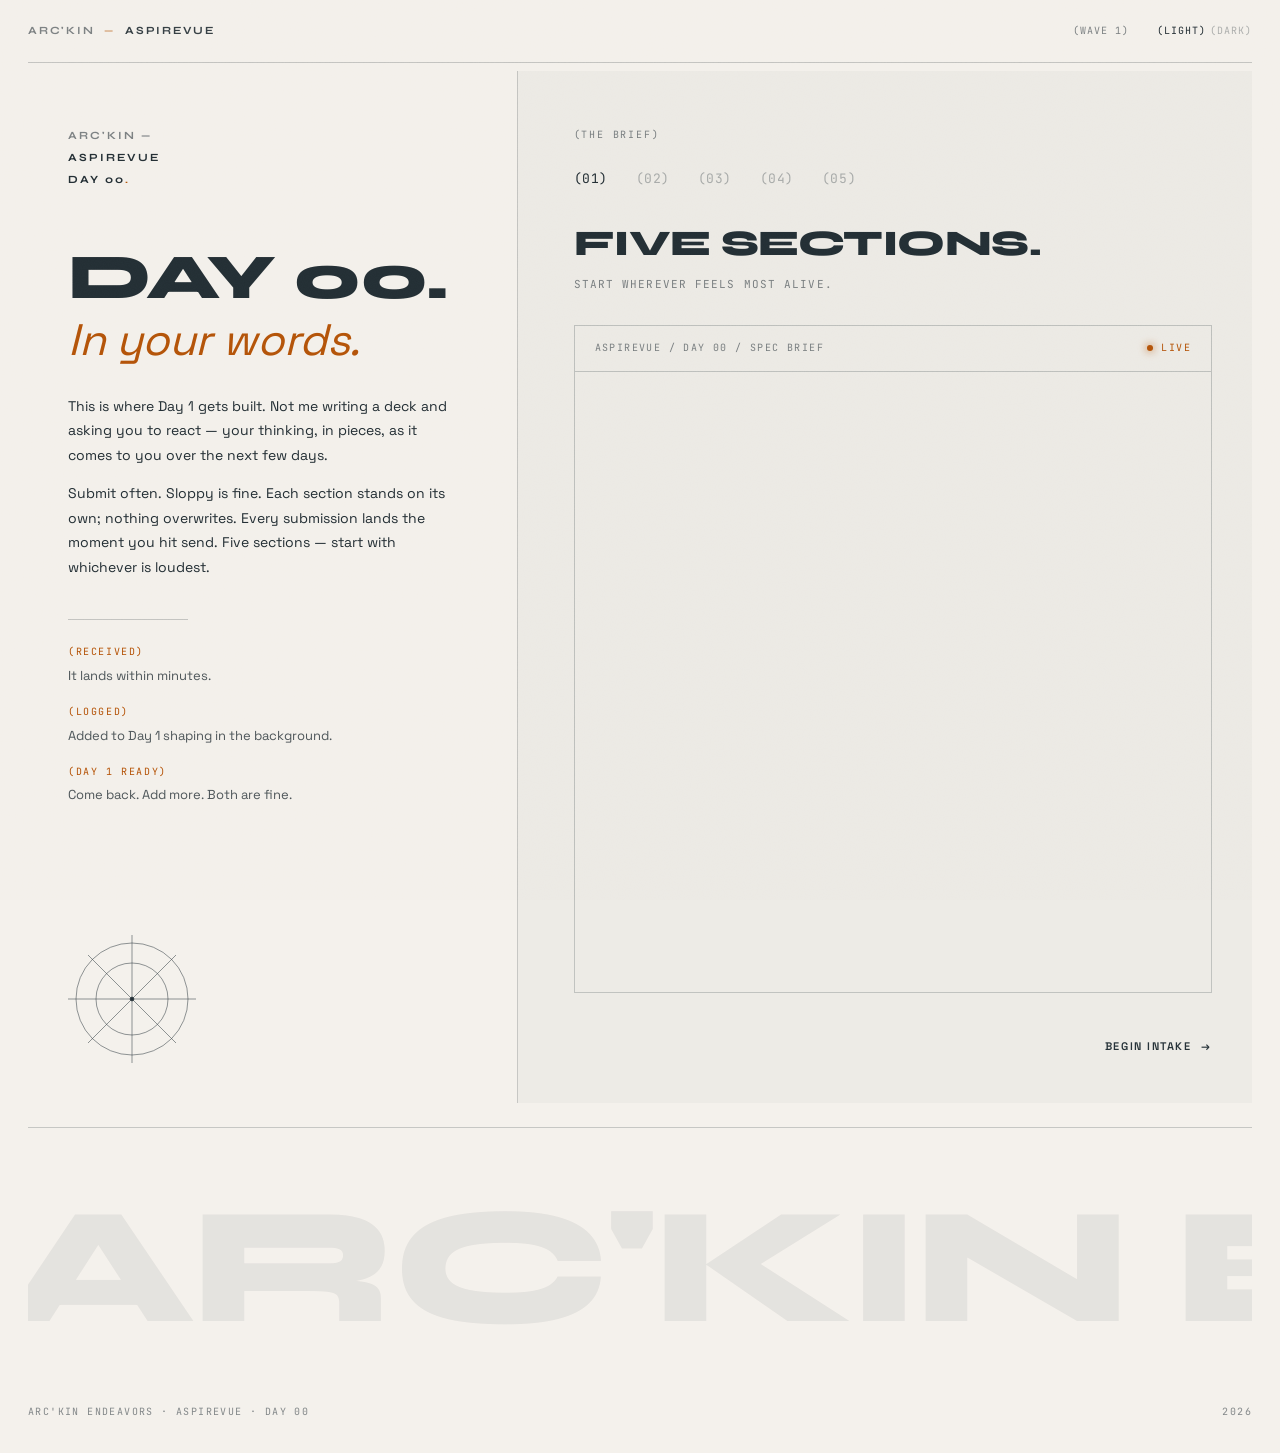
==== commit e7c635df: "day-00: restyle per W1 brief — brutalism × minimalism, two-pane, polarity-flip Implements W1 brief §" ====
--- a/day-00/index.html
+++ b/day-00/index.html
@@ -1,5 +1,5 @@
 <!DOCTYPE html>
-<html lang="en">
+<html lang="en" data-theme="dark">
 <head>
 <meta charset="UTF-8">
 <meta name="viewport" content="width=device-width, initial-scale=1.0">
@@ -7,471 +7,732 @@
 <title>AspireVue · Day 00</title>
 <link rel="preconnect" href="https://fonts.googleapis.com">
 <link rel="preconnect" href="https://fonts.gstatic.com" crossorigin>
-<link href="https://fonts.googleapis.com/css2?family=Syne:wght@700&family=Space+Grotesk:wght@400;500;600&family=JetBrains+Mono:wght@500&display=swap" rel="stylesheet">
+<link href="https://fonts.googleapis.com/css2?family=Syne:wght@700;800&family=Space+Grotesk:wght@400;500;600&family=JetBrains+Mono:wght@400;500&display=swap" rel="stylesheet">
+<script>
+  (function(){
+    try {
+      var stored = localStorage.getItem('arckin_theme');
+      var systemDark = window.matchMedia('(prefers-color-scheme: dark)').matches;
+      var theme = stored || (systemDark ? 'dark' : 'light');
+      document.documentElement.setAttribute('data-theme', theme);
+    } catch (e) {
+      document.documentElement.setAttribute('data-theme', 'dark');
+    }
+  })();
+</script>
 <style>
 @charset "UTF-8";
+
+/* ===== TOKEN SYSTEM ===== */
 :root {
-  --bg:     #111113;
-  --fg:     #EDE9E1;
-  --accent: #FFAB40;
-  --subtle: #6B7280;
-  --rule:   #1F2937;
-  --hover:  #1A1C1F;
-  --focus:  #FFAB40;
+  --font-display: 'Syne', 'Space Grotesk', sans-serif;
   --font-sans:    'Space Grotesk', 'Helvetica Neue', Arial, sans-serif;
-  --font-display: 'Syne', 'Space Grotesk', sans-serif;
   --font-mono:    'JetBrains Mono', 'Menlo', 'Monaco', monospace;
-  --max-w:   840px;
-  --page-pad: 24px;
-  --lane-engagement: #FFAB40;
-  --lane-ops:        #9FB8A3;
-}
-@media (prefers-color-scheme: light) {
-  :root {
-    --bg:     #F5F4F2;
-    --fg:     #111113;
-    --accent: #B8590A;
-    --subtle: #565E6B;
-    --rule:   #D4D0CA;
-    --hover:  #ECEAE6;
-    --focus:  #B8590A;
-    --lane-engagement: #B8590A;
-    --lane-ops:        #4D6B52;
-  }
-}
-
+
+  --ease-out: cubic-bezier(0.23, 1, 0.32, 1);
+
+  --grain-opacity: 0.15;
+  --max-w: 1280px;
+  --page-pad: 28px;
+}
+
+[data-theme="dark"] {
+  --bg-canvas: #1c1c1c;
+  --bg-pane:   #212121;
+  --fg-primary: #B0BEC5;
+  --fg-muted:   rgba(176, 190, 197, 0.45);
+  --fg-faint:   rgba(176, 190, 197, 0.18);
+  --accent-ember: #FFAB40;
+  --hairline:   #263238;
+  --grain-opacity: 0.15;
+}
+
+[data-theme="light"] {
+  --bg-canvas: #F4F1EC;
+  --bg-pane:   #EDEBE6;
+  --fg-primary: #263238;
+  --fg-muted:   rgba(38, 50, 56, 0.55);
+  --fg-faint:   rgba(38, 50, 56, 0.18);
+  --accent-ember: #B8590A;
+  --hairline:   rgba(38, 50, 56, 0.22);
+  --grain-opacity: 0.10;
+}
+
+/* ===== RESET ===== */
 *, *::before, *::after { box-sizing: border-box; margin: 0; padding: 0; }
-html { font-size: 16px; scroll-behavior: smooth; -webkit-text-size-adjust: 100%; }
+html { font-size: 16px; -webkit-text-size-adjust: 100%; scroll-behavior: smooth; }
 body {
-  background: var(--bg);
-  color: var(--fg);
+  background: var(--bg-canvas);
+  color: var(--fg-primary);
   font-family: var(--font-sans);
-  font-size: 0.9375rem;
+  font-size: 14px;
   line-height: 1.65;
   font-weight: 400;
   min-height: 100vh;
   overflow-x: hidden;
-}
-:focus-visible { outline: 2px solid var(--focus); outline-offset: 2px; border-radius: 3px; }
+  /* Whole-page theme transition (per §6 + emil-design-eng performance rule) */
+  transition:
+    background-color 320ms var(--ease-out),
+    color 320ms var(--ease-out);
+}
+a { color: inherit; text-decoration: none; }
+button { font: inherit; color: inherit; background: none; border: none; padding: 0; cursor: pointer; }
+:focus-visible { outline: 2px solid var(--accent-ember); outline-offset: 3px; border-radius: 2px; }
 :focus:not(:focus-visible) { outline: none; }
-a { color: inherit; text-decoration: none; }
-
+
+/* Color/border transitions on themable surfaces only — never global *,
+   to keep transform/opacity off the GPU compositing transition list. */
+.themable {
+  transition:
+    background-color 320ms var(--ease-out),
+    color 320ms var(--ease-out),
+    border-color 320ms var(--ease-out);
+}
+
+/* ===== GRAIN MEMBRANE (always on, both modes) =====
+   Procedural via SVG feTurbulence — Arc'kin-original, no asset hotlink.
+   JS shimmer mutates baseFrequency every 100ms = 10 FPS analog feel. */
+.grain-overlay {
+  position: fixed;
+  inset: 0;
+  width: 100vw;
+  height: 100vh;
+  z-index: 9999;
+  pointer-events: none;
+  opacity: var(--grain-opacity);
+  mix-blend-mode: overlay;
+  transition: opacity 320ms var(--ease-out);
+}
+.grain-overlay svg { width: 100%; height: 100%; display: block; }
+
+/* ===== ARRIVE ANIMATION ===== */
 @keyframes arrive {
-  from { opacity: 0; transform: translateY(16px); }
+  from { opacity: 0; transform: translateY(12px); }
   to   { opacity: 1; transform: translateY(0); }
 }
-.arrive { animation: arrive 520ms cubic-bezier(0.22, 1, 0.36, 1) both; }
-.d1 { animation-delay: 40ms; }
+.arrive { animation: arrive 540ms var(--ease-out) both; }
+.d1 { animation-delay: 60ms; }
 .d2 { animation-delay: 140ms; }
-.d3 { animation-delay: 240ms; }
-.d4 { animation-delay: 340ms; }
+.d3 { animation-delay: 220ms; }
+.d4 { animation-delay: 300ms; }
 @media (prefers-reduced-motion: reduce) {
   *, *::before, *::after { animation-duration: 0.01ms !important; transition-duration: 0.01ms !important; }
   .arrive { animation: none; opacity: 1; transform: none; }
   html { scroll-behavior: auto; }
 }
 
+/* ===== PAGE FRAME ===== */
 .page {
-  max-width: calc(var(--max-w) + var(--page-pad) * 2);
+  position: relative;
+  max-width: var(--max-w);
   margin: 0 auto;
   padding: 0 var(--page-pad);
-}
-
-/* NAV */
+  z-index: 1;
+}
+
+/* ===== NAV ===== */
 .nav {
-  display: flex; align-items: center; justify-content: space-between;
-  padding: 18px 0; border-bottom: 1px solid var(--rule);
+  display: flex;
+  align-items: center;
+  justify-content: space-between;
+  padding: 22px 0;
+  border-bottom: 1px solid var(--hairline);
 }
 .nav-brand {
-  font-family: var(--font-display); font-weight: 700;
-  font-size: 0.6875rem; letter-spacing: 0.14em; text-transform: uppercase;
-  color: var(--subtle); user-select: none;
-}
-.nav-brand span { color: var(--accent); }
+  font-family: var(--font-display);
+  font-weight: 700;
+  font-size: 11px;
+  letter-spacing: 0.16em;
+  text-transform: uppercase;
+  color: var(--fg-muted);
+  user-select: none;
+  display: flex;
+  align-items: center;
+  gap: 10px;
+}
+.nav-brand-divider {
+  color: var(--accent-ember);
+  opacity: 0.55;
+  transition: opacity 200ms var(--ease-out);
+}
+.nav-brand-product { color: var(--fg-primary); opacity: 0.9; }
+.nav-controls {
+  display: flex;
+  align-items: center;
+  gap: 28px;
+}
 .nav-back {
-  font-family: var(--font-mono); font-size: 0.6875rem; letter-spacing: 0.06em;
-  color: var(--subtle); display: flex; align-items: center; gap: 6px;
-  transition: color 180ms ease-out;
-}
-.nav-back:hover { color: var(--fg); }
-
-/* HERO */
-.hero { padding: 64px 0 40px; }
-.eyebrow {
-  font-family: var(--font-display); font-weight: 700;
-  font-size: 0.6875rem; letter-spacing: 0.18em; text-transform: uppercase;
-  color: var(--accent); margin-bottom: 16px; display: block;
-}
-.hero h1 {
-  font-family: var(--font-sans); font-weight: 600;
-  font-size: clamp(2rem, 5vw, 2.75rem);
-  line-height: 1.08; letter-spacing: -0.025em;
+  font-family: var(--font-mono);
+  font-size: 10px;
+  letter-spacing: 0.10em;
+  text-transform: uppercase;
+  color: var(--fg-muted);
+  transition: color 200ms var(--ease-out);
+}
+.nav-back:hover { color: var(--fg-primary); }
+
+/* Theme toggle — text-only (LIGHT)(DARK), parens-as-structure */
+.theme-toggle {
+  display: inline-flex;
+  align-items: center;
+  gap: 4px;
+  font-family: var(--font-mono);
+  font-size: 10px;
+  letter-spacing: 0.10em;
+  user-select: none;
+  transition: transform 100ms var(--ease-out);
+}
+.theme-toggle:active { transform: scale(0.97); }
+.theme-toggle-opt {
+  color: var(--fg-primary);
+  opacity: 0.32;
+  transition: opacity 220ms var(--ease-out);
+}
+.theme-toggle:hover .theme-toggle-opt { opacity: 0.55; }
+[data-theme="light"] .theme-toggle-opt[data-opt="light"],
+[data-theme="dark"]  .theme-toggle-opt[data-opt="dark"]  { opacity: 1; }
+[data-theme="light"] .theme-toggle:hover .theme-toggle-opt[data-opt="light"],
+[data-theme="dark"]  .theme-toggle:hover .theme-toggle-opt[data-opt="dark"]  { opacity: 1; }
+
+/* ===== TWO-PANE LAYOUT ===== */
+.shell {
+  display: grid;
+  grid-template-columns: 40% 60%;
+  min-height: calc(100vh - 64px);
+  align-items: stretch;
+  margin-top: 8px;
+}
+.pane {
+  position: relative;
+  padding: 56px 40px 40px;
+  display: flex;
+  flex-direction: column;
+}
+.pane--left {
+  background: var(--bg-canvas);
+  border-right: 1px solid var(--hairline);
+  padding-right: 56px;
+}
+.pane--right {
+  background: var(--bg-pane);
+  padding-left: 56px;
+}
+
+/* ===== LEFT PANE — BRAND META ===== */
+.brand-stack {
+  display: flex;
+  flex-direction: column;
+  gap: 4px;
+  font-family: var(--font-display);
+  font-weight: 700;
+  font-size: 11px;
+  letter-spacing: 0.18em;
+  text-transform: uppercase;
+  color: var(--fg-muted);
+}
+.brand-stack-line { display: block; }
+.brand-stack-product { color: var(--fg-primary); }
+.brand-stack-anchor { color: var(--fg-primary); }
+.brand-stack-anchor::after {
+  content: '.';
+  color: var(--accent-ember);
+}
+
+.left-title {
+  margin-top: 56px;
+  font-family: var(--font-display);
+  font-weight: 800;
+  font-size: clamp(40px, 5.2vw, 64px);
+  line-height: 1.0;
+  letter-spacing: -0.02em;
+  text-transform: uppercase;
+  color: var(--fg-primary);
+}
+.left-title em {
+  font-family: var(--font-sans);
+  font-weight: 400;
+  font-style: italic;
+  font-size: clamp(28px, 3.6vw, 44px);
+  letter-spacing: -0.01em;
+  color: var(--accent-ember);
+  text-transform: none;
+  display: block;
+  margin-top: 8px;
+}
+
+.left-prose {
+  margin-top: 32px;
+  font-family: var(--font-sans);
+  font-size: 14px;
+  line-height: 1.75;
+  color: var(--fg-primary);
+  opacity: 0.88;
+  max-width: 52ch;
+}
+.left-prose p + p { margin-top: 14px; }
+
+.hairline-divider {
+  width: 120px;
+  height: 1px;
+  background: var(--hairline);
+  margin: 40px 0 24px;
+}
+
+.trust-stack {
+  display: flex;
+  flex-direction: column;
+  gap: 18px;
+}
+.trust-node {
+  display: flex;
+  flex-direction: column;
+  gap: 4px;
+}
+.trust-node-label {
+  font-family: var(--font-mono);
+  font-size: 10px;
+  font-weight: 400;
+  letter-spacing: 0.16em;
+  text-transform: uppercase;
+  color: var(--accent-ember);
+}
+.trust-node-desc {
+  font-family: var(--font-sans);
+  font-size: 13px;
+  color: var(--fg-primary);
+  opacity: 0.78;
+  max-width: 38ch;
+}
+
+/* Wireframe SVG motif — replaces photography placeholder */
+.wireframe-motif {
+  margin-top: auto;
+  padding-top: 56px;
+  display: flex;
+  align-items: flex-end;
+  opacity: 0.22;
+}
+.wireframe-motif svg {
+  width: 128px;
+  height: 128px;
+  stroke: var(--fg-primary);
+  fill: none;
+  stroke-width: 0.5;
+}
+
+/* ===== RIGHT PANE — FORM RAIL ===== */
+.right-section-label {
+  font-family: var(--font-mono);
+  font-size: 10px;
+  letter-spacing: 0.18em;
+  text-transform: uppercase;
+  color: var(--fg-muted);
   margin-bottom: 24px;
 }
-.hero h1 em { font-style: normal; color: var(--accent); }
-.hero-prose { max-width: 580px; }
-.hero-prose p { margin-bottom: 12px; font-size: 0.9375rem; color: var(--fg); opacity: 0.85; }
-.hero-prose p:last-child { margin-bottom: 0; }
-
-/* STAT CHIPS */
-.stat-row {
-  display: flex; gap: 12px; flex-wrap: wrap; margin-top: 28px;
-}
-.stat-chip {
+
+.step-rail {
+  display: flex;
+  gap: 28px;
+  margin-bottom: 36px;
+  flex-wrap: wrap;
+}
+.step-node {
+  font-family: var(--font-mono);
+  font-size: 13px;
+  letter-spacing: 0.04em;
+  color: var(--fg-primary);
+  opacity: 0.32;
+  user-select: none;
+  display: inline-flex;
+  align-items: center;
+  gap: 8px;
+  transition: opacity 220ms var(--ease-out);
+}
+.step-node[aria-current="step"] { opacity: 1; }
+.step-node:hover { opacity: 0.7; }
+.step-node-name {
+  font-family: var(--font-sans);
+  font-size: 11px;
+  letter-spacing: 0.04em;
+  text-transform: none;
+  display: none;
+}
+
+.right-heading {
+  font-family: var(--font-display);
+  font-weight: 800;
+  font-size: clamp(28px, 3vw, 36px);
+  line-height: 1.05;
+  letter-spacing: -0.015em;
+  color: var(--fg-primary);
+  margin-bottom: 12px;
+  text-transform: uppercase;
+}
+.right-sub {
+  font-family: var(--font-mono);
+  font-size: 11px;
+  letter-spacing: 0.10em;
+  text-transform: uppercase;
+  color: var(--fg-muted);
+  margin-bottom: 32px;
+}
+
+/* Form shell — wraps Tally iframe */
+.form-shell {
+  background: var(--bg-pane);
+  border: 1px solid var(--hairline);
+  margin-bottom: 36px;
+  display: flex;
+  flex-direction: column;
+}
+.form-shell-header {
+  display: flex;
+  align-items: center;
+  justify-content: space-between;
+  padding: 14px 20px;
+  border-bottom: 1px solid var(--hairline);
+}
+.form-shell-label {
+  font-family: var(--font-mono);
+  font-size: 10px;
+  letter-spacing: 0.14em;
+  text-transform: uppercase;
+  color: var(--fg-muted);
+}
+.form-shell-status {
   display: flex; align-items: center; gap: 8px;
-  background: var(--hover); border: 1px solid var(--rule);
-  border-radius: 4px; padding: 7px 12px;
-}
-.stat-chip-label {
-  font-family: var(--font-mono); font-size: 0.625rem; letter-spacing: 0.12em;
-  text-transform: uppercase; color: var(--subtle);
-}
-.stat-chip-value {
-  font-family: var(--font-mono); font-size: 0.75rem; letter-spacing: 0.04em;
-  color: var(--accent); font-weight: 500;
-}
-
-/* SECTION */
-.section { padding: 52px 0; border-top: 1px solid var(--rule); }
-.section-head { margin-bottom: 20px; }
-.section-heading {
-  font-family: var(--font-sans); font-weight: 600;
-  font-size: 1.25rem; letter-spacing: -0.01em; line-height: 1.25;
-  margin-bottom: 6px;
-}
-.section-note {
-  font-family: var(--font-mono); font-size: 0.6875rem; color: var(--subtle);
-  letter-spacing: 0.04em;
-}
-
-/* SECTION PREVIEW MAP */
-.preview-map-section { padding: 44px 0; border-top: 1px solid var(--rule); }
-.preview-map-heading {
-  font-family: var(--font-mono); font-size: 0.6875rem; letter-spacing: 0.12em;
-  text-transform: uppercase; color: var(--subtle); margin-bottom: 16px;
-}
-.preview-map-row {
-  display: grid;
-  grid-template-columns: repeat(5, 1fr);
+}
+.status-dot {
+  width: 6px; height: 6px;
+  background: var(--accent-ember);
+  box-shadow: 0 0 8px var(--accent-ember);
+  border-radius: 50%;
+}
+.status-text {
+  font-family: var(--font-mono);
+  font-size: 10px;
+  letter-spacing: 0.14em;
+  text-transform: uppercase;
+  color: var(--accent-ember);
+}
+.form-embed-area {
+  background: var(--bg-pane);
+  min-height: 620px;
+  display: flex;
+  align-items: stretch;
+  overflow: hidden;
+}
+.form-embed-area iframe {
+  width: 100%;
+  border: none;
+  min-height: 620px;
+  flex: 1;
+  background: transparent;
+}
+[data-theme="dark"] .form-embed-area { color-scheme: dark; }
+[data-theme="light"] .form-embed-area { color-scheme: light; }
+
+/* Tally renders white-bg/dark-text inside the iframe regardless of transparentBackground.
+   Invert + hue-rotate flips the surface to dark with light text in dark mode only.
+   Light mode passes through untouched. */
+[data-theme="dark"] .form-embed-area iframe {
+  filter: invert(0.92) hue-rotate(180deg);
+}
+
+/* ===== POLARITY-FLIP CTA ===== */
+.arckin-cta {
+  position: relative;
+  display: inline-flex;
+  align-items: center;
   gap: 10px;
-}
-.preview-card {
-  background: var(--hover);
-  border: 1px solid var(--rule);
-  border-radius: 6px;
-  padding: 16px 16px;
-  min-width: 0;
-}
-.preview-card-priority {
-  border-left: 3px solid var(--accent);
-  padding-left: 15px;
-}
-.preview-card-num {
-  font-family: var(--font-mono); font-size: 0.625rem; letter-spacing: 0.14em;
-  text-transform: uppercase; color: var(--accent);
-  display: block; margin-bottom: 8px;
-}
-.preview-card-name {
-  font-family: var(--font-sans); font-weight: 600;
-  font-size: 0.9375rem; line-height: 1.25; margin-bottom: 6px;
-}
-.preview-card-line {
-  font-size: 0.8125rem; color: var(--subtle); line-height: 1.5;
-}
-@media (max-width: 720px) {
-  .preview-map-row {
+  font-family: var(--font-sans);
+  font-size: 11px;
+  font-weight: 600;
+  letter-spacing: 0.14em;
+  text-transform: uppercase;
+  color: var(--fg-primary);
+  padding: 8px 0;
+  cursor: pointer;
+  overflow: hidden;
+  transition: transform 100ms var(--ease-out);
+  align-self: flex-end;
+}
+.arckin-cta:active { transform: scale(0.98); }
+.arckin-cta-label {
+  position: relative;
+  z-index: 2;
+  transition: color 220ms var(--ease-out);
+}
+.arckin-cta-arrow {
+  position: relative;
+  z-index: 2;
+  transition: transform 220ms var(--ease-out);
+}
+.arckin-cta:hover .arckin-cta-arrow { transform: translateX(4px); }
+.arckin-cta::before {
+  content: '';
+  position: absolute;
+  inset: 0;
+  background: var(--accent-ember);
+  clip-path: inset(0 100% 0 0);
+  transition: clip-path 320ms var(--ease-out);
+  z-index: 1;
+}
+.arckin-cta:hover::before { clip-path: inset(0 0 0 0); }
+.arckin-cta:hover .arckin-cta-label,
+.arckin-cta:hover .arckin-cta-arrow { color: var(--bg-canvas); }
+
+/* ===== MONUMENTAL WORDMARK CLOSER ===== */
+.wordmark-closer {
+  position: relative;
+  margin-top: 24px;
+  padding: 56px 0 32px;
+  border-top: 1px solid var(--hairline);
+  overflow: hidden;
+  pointer-events: none;
+  user-select: none;
+}
+.wordmark-closer-text {
+  font-family: var(--font-display);
+  font-weight: 800;
+  font-size: clamp(72px, 13vw, 168px);
+  letter-spacing: -0.025em;
+  text-transform: uppercase;
+  color: var(--fg-primary);
+  opacity: 0.09;
+  white-space: nowrap;
+  line-height: 1;
+  margin-left: -2vw;
+}
+[data-theme="light"] .wordmark-closer-text { opacity: 0.07; }
+
+/* ===== FOOTER ===== */
+footer {
+  display: flex;
+  align-items: center;
+  justify-content: space-between;
+  padding: 22px 0 32px;
+  flex-wrap: wrap;
+  gap: 12px;
+}
+.footer-meta {
+  font-family: var(--font-mono);
+  font-size: 10px;
+  letter-spacing: 0.14em;
+  text-transform: uppercase;
+  color: var(--fg-muted);
+}
+
+/* ===== MOBILE — single column, step rail at top ===== */
+@media (max-width: 960px) {
+  .shell {
     grid-template-columns: 1fr;
+    min-height: 0;
   }
-}
-
-/* HOW IT WORKS */
-.how-section { padding: 44px 0; border-top: 1px solid var(--rule); }
-.how-grid {
-  display: grid;
-  grid-template-columns: repeat(auto-fit, minmax(220px, 1fr));
-  gap: 14px; margin-top: 20px;
-}
-.how-card {
-  background: var(--hover); border: 1px solid var(--rule);
-  border-radius: 6px; padding: 18px 18px 16px;
-}
-.how-card-num {
-  font-family: var(--font-mono); font-size: 0.625rem; letter-spacing: 0.16em;
-  text-transform: uppercase; color: var(--accent);
-  margin-bottom: 10px; display: block;
-}
-.how-card-title {
-  font-weight: 600; font-size: 0.9375rem; margin-bottom: 6px; line-height: 1.25;
-}
-.how-card-desc {
-  font-size: 0.875rem; color: var(--subtle); line-height: 1.55;
-}
-
-/* FORM SHELL */
-.form-shell {
-  background: var(--hover);
-  border: 1px solid var(--rule);
-  border-radius: 8px;
-  overflow: hidden;
-  margin-top: 24px;
-}
-.form-shell-header {
-  display: flex; align-items: center; justify-content: space-between;
-  padding: 14px 20px; border-bottom: 1px solid var(--rule);
-}
-.form-shell-label {
-  font-family: var(--font-mono); font-size: 0.6875rem; letter-spacing: 0.10em;
-  text-transform: uppercase; color: var(--subtle);
-}
-.form-shell-status {
-  display: flex; align-items: center; gap: 6px;
-}
-.status-dot {
-  width: 6px; height: 6px; border-radius: 50%;
-  background: var(--lane-ops);
-  box-shadow: 0 0 6px var(--lane-ops);
-}
-.status-text {
-  font-family: var(--font-mono); font-size: 0.625rem; letter-spacing: 0.10em;
-  text-transform: uppercase; color: var(--lane-ops);
-}
-
-.form-embed-area {
-  background: var(--bg);
-  min-height: 560px;
-  display: flex; align-items: stretch;
-  overflow-x: hidden;
-}
-.form-embed-area iframe {
-  width: 100%; border: none; min-height: 560px;
-  flex: 1;
-}
-
-/* TRUST STRIP */
-.trust-strip {
-  display: flex; align-items: flex-start;
-  gap: 0; padding: 28px 0;
-}
-.trust-strip-node {
-  flex: 1; display: flex; flex-direction: column; align-items: flex-start;
-  gap: 6px; padding: 0 20px 0 0;
-}
-.trust-strip-node:first-child { padding-left: 0; }
-.trust-strip-node-icon {
-  color: var(--subtle); margin-bottom: 4px; flex-shrink: 0;
-}
-.trust-strip-node-label {
-  font-family: var(--font-mono); font-size: 0.625rem; letter-spacing: 0.12em;
-  text-transform: uppercase; color: var(--accent);
-}
-.trust-strip-node-desc {
-  font-size: 0.875rem; color: var(--subtle); line-height: 1.5;
-  max-width: 22ch;
-}
-.trust-strip-connector {
-  width: 1px; background: var(--rule); align-self: stretch;
-  margin: 20px 0; flex-shrink: 0;
-}
-@media (max-width: 640px) {
-  .trust-strip {
-    flex-direction: column; align-items: center; gap: 20px; padding: 24px 0;
+  .pane--left {
+    border-right: none;
+    border-bottom: 1px solid var(--hairline);
+    padding: 40px 24px 32px;
   }
-  .trust-strip-connector { display: none; }
-  .trust-strip-node {
-    text-align: center; align-items: center;
-    max-width: 240px; padding: 0;
+  .pane--right {
+    padding: 40px 24px 32px;
   }
-  .trust-strip-node-desc { max-width: 28ch; }
-}
-
-
-/* FOOTER */
-footer {
-  border-top: 1px solid var(--rule);
-  padding: 24px 0;
-  display: flex; align-items: center; justify-content: space-between; flex-wrap: wrap; gap: 8px;
-}
-.footer-left {
-  font-family: var(--font-mono); font-size: 0.625rem; letter-spacing: 0.10em;
-  text-transform: uppercase; color: var(--subtle);
-}
-.footer-right {
-  font-family: var(--font-mono); font-size: 0.625rem; letter-spacing: 0.06em;
-  color: var(--subtle);
-}
+  .left-title { margin-top: 32px; }
+  .wireframe-motif { display: none; }
+  .step-rail {
+    justify-content: flex-start;
+    gap: 18px;
+    overflow-x: auto;
+    padding-bottom: 4px;
+  }
+  .nav-controls { gap: 16px; }
+}
+
+@media (max-width: 540px) {
+  :root { --page-pad: 18px; }
+  .pane--left,
+  .pane--right { padding-left: 20px; padding-right: 20px; }
+  .step-rail { gap: 14px; }
+  .step-node { font-size: 12px; }
+  .nav-back { display: none; }
+}
+
 </style>
 </head>
 <body>
 
+<!-- GRAIN MEMBRANE -->
+<div class="grain-overlay" aria-hidden="true">
+  <svg xmlns="http://www.w3.org/2000/svg" preserveAspectRatio="none">
+    <filter id="grain-noise">
+      <feTurbulence type="fractalNoise" baseFrequency="0.85" numOctaves="3" stitchTiles="stitch" seed="7"/>
+      <feColorMatrix type="matrix" values="
+        0 0 0 0 0
+        0 0 0 0 0
+        0 0 0 0 0
+        0 0 0 0.9 0"/>
+    </filter>
+    <rect width="100%" height="100%" filter="url(#grain-noise)"/>
+  </svg>
+</div>
+
 <div class="page">
 
   <!-- NAV -->
-  <nav class="nav" role="navigation" aria-label="Page navigation">
-    <div class="nav-brand">Arc'kin <span>&mdash;</span></div>
-    <a class="nav-back" href="../start/">
-      <span aria-hidden="true">&larr;</span> Back to Wave 1
-    </a>
+  <nav class="nav themable" role="navigation" aria-label="Page navigation">
+    <div class="nav-brand">
+      <span>Arc'kin</span>
+      <span class="nav-brand-divider">—</span>
+      <span class="nav-brand-product">AspireVue</span>
+    </div>
+    <div class="nav-controls">
+      <a class="nav-back" href="../start/">(WAVE 1)</a>
+      <button class="theme-toggle" type="button" data-theme-toggle aria-label="Toggle color scheme">
+        <span class="theme-toggle-opt" data-opt="light">(LIGHT)</span>
+        <span class="theme-toggle-opt" data-opt="dark">(DARK)</span>
+      </button>
+    </div>
   </nav>
 
-  <!-- HERO -->
-  <header class="hero">
-    <span class="eyebrow arrive">AspireVue &middot; Day 00</span>
-    <h1 class="arrive d1">Day 00.<br><em>In your words.</em></h1>
-    <div class="hero-prose arrive d2">
-      <p>This is where Day 1 gets built. Not me writing a deck and asking you to react &mdash; you putting your thinking in here, in pieces, as it comes to you over the next few days.</p>
-      <p>No right format. Sloppy is fine. Half-formed is fine. Come back to any section as many times as you want. Every submission lands on my end the moment you hit send. Five sections below &mdash; start with whichever is loudest.</p>
-    </div>
-    <div class="stat-row arrive d3">
-      <div class="stat-chip">
-        <span class="stat-chip-label">Total time</span>
-        <span class="stat-chip-value">90 min over the next few days</span>
+  <!-- TWO-PANE SHELL -->
+  <main class="shell">
+
+    <!-- LEFT PANE -->
+    <section class="pane pane--left themable" aria-labelledby="left-title">
+      <div class="brand-stack arrive">
+        <span class="brand-stack-line">Arc'kin —</span>
+        <span class="brand-stack-line brand-stack-product">AspireVue</span>
+        <span class="brand-stack-line brand-stack-anchor">Day 00</span>
       </div>
-      <div class="stat-chip">
-        <span class="stat-chip-label">Single sitting</span>
-        <span class="stat-chip-value">Never more than 30</span>
+
+      <h1 class="left-title arrive d1" id="left-title">
+        Day 00.
+        <em>In your words.</em>
+      </h1>
+
+      <div class="left-prose arrive d2">
+        <p>This is where Day 1 gets built. Not me writing a deck and asking you to react — your thinking, in pieces, as it comes to you over the next few days.</p>
+        <p>Submit often. Sloppy is fine. Each section stands on its own; nothing overwrites. Every submission lands the moment you hit send. Five sections — start with whichever is loudest.</p>
       </div>
-      <div class="stat-chip">
-        <span class="stat-chip-label">Window</span>
-        <span class="stat-chip-value">Now through Day 1 (5/7&ndash;5/10)</span>
-      </div>
-    </div>
-  </header>
-
-  <!-- SECTION PREVIEW MAP (Block 3) -->
-  <section class="preview-map-section arrive d4" aria-labelledby="preview-map-heading">
-    <div class="preview-map-heading" id="preview-map-heading">What's inside</div>
-    <div class="preview-map-row" role="list">
-
-      <div class="preview-card" role="listitem">
-        <span class="preview-card-num">01 &mdash; Identity &amp; Vision</span>
-        <div class="preview-card-name">Identity &amp; Vision</div>
-        <div class="preview-card-line">AspireVue in your own words. The mental model, not the website.</div>
-      </div>
-
-      <div class="preview-card preview-card-priority" role="listitem">
-        <span class="preview-card-num">02 &mdash; Workflows &amp; Automations</span>
-        <div class="preview-card-name">Workflows &amp; Automations</div>
-        <div class="preview-card-line">What needs to happen, by whom, on what trigger. The biggest section.</div>
-      </div>
-
-      <div class="preview-card preview-card-priority" role="listitem">
-        <span class="preview-card-num">03 &mdash; Agents, Roles &amp; Responsibilities</span>
-        <div class="preview-card-name">Agents, Roles &amp; Responsibilities</div>
-        <div class="preview-card-line">The characters in your operating system. One role per submission.</div>
-      </div>
-
-      <div class="preview-card" role="listitem">
-        <span class="preview-card-num">04 &mdash; Current State</span>
-        <div class="preview-card-name">Current State</div>
-        <div class="preview-card-line">What's already running. What I shouldn't break.</div>
-      </div>
-
-      <div class="preview-card" role="listitem">
-        <span class="preview-card-num">05 &mdash; Open Questions</span>
-        <div class="preview-card-name">Open Questions</div>
-        <div class="preview-card-line">Anything that doesn't fit elsewhere. The catch-all.</div>
-      </div>
-
-    </div>
-  </section>
-
-  <!-- HOW IT WORKS -->
-  <section class="how-section" aria-labelledby="how-heading">
-    <div class="section-head">
-      <h2 class="section-heading" id="how-heading">How this works.</h2>
-      <p class="section-note">Three things to know before you start.</p>
-    </div>
-    <div class="how-grid">
-      <div class="how-card arrive">
-        <span class="how-card-num">01 &mdash; Submit often</span>
-        <div class="how-card-title">Each submission stands on its own.</div>
-        <div class="how-card-desc">Nothing overwrites. You can hit a section three times across three days and every version is on my end. The last word isn't locked until Day 1.</div>
-      </div>
-      <div class="how-card arrive d1">
-        <span class="how-card-num">02 &mdash; I see it the moment you send</span>
-        <div class="how-card-title">No waiting on a check-in.</div>
-        <div class="how-card-desc">Every submission lands with me in real time. I'm shaping Day 1 in the background as you go, so by the time I'm in front of you we're already dialed in.</div>
-      </div>
-      <div class="how-card arrive d2">
-        <span class="how-card-num">03 &mdash; Sloppy is the right format</span>
-        <div class="how-card-title">Half-formed beats nothing.</div>
-        <div class="how-card-desc">If you know something needs to happen but can't articulate it yet, send that. A sentence and a hunch is useful. Reading between the lines is the job.</div>
-      </div>
-    </div>
-  </section>
-
-  <!-- FORM SECTION -->
-  <section class="section" aria-labelledby="form-heading">
-    <div class="section-head">
-      <h2 class="section-heading" id="form-heading">The brief.</h2>
-      <p class="section-note">Five sections. Start wherever feels most alive.</p>
-    </div>
-
-    <div class="form-shell" id="form-shell">
-      <div class="form-shell-header">
-        <span class="form-shell-label">AspireVue Day 00</span>
-        <div class="form-shell-status">
-          <div class="status-dot" aria-hidden="true"></div>
-          <span class="status-text">Live</span>
+
+      <div class="hairline-divider arrive d3" aria-hidden="true"></div>
+
+      <div class="trust-stack arrive d3">
+        <div class="trust-node">
+          <span class="trust-node-label">(RECEIVED)</span>
+          <span class="trust-node-desc">It lands within minutes.</span>
+        </div>
+        <div class="trust-node">
+          <span class="trust-node-label">(LOGGED)</span>
+          <span class="trust-node-desc">Added to Day 1 shaping in the background.</span>
+        </div>
+        <div class="trust-node">
+          <span class="trust-node-label">(DAY 1 READY)</span>
+          <span class="trust-node-desc">Come back. Add more. Both are fine.</span>
         </div>
       </div>
-      <div class="form-embed-area">
-        <iframe data-tally-src="https://tally.so/embed/Me8EBg?alignLeft=1&hideTitle=1&transparentBackground=1&dynamicHeight=1" loading="lazy" width="100%" frameborder="0" marginheight="0" marginwidth="0" referrerpolicy="strict-origin-when-cross-origin" title="AspireVue Day 00 &mdash; Spec Brief"></iframe>
-        <script>var d=document,w="https://tally.so/widgets/embed.js",v=function(){"undefined"!=typeof Tally?Tally.loadEmbeds():d.querySelectorAll("iframe[data-tally-src]:not([src])").forEach(function(e){e.src=e.dataset.tallySrc})};"undefined"!=typeof Tally?v():d.querySelector('script[src="'+w+'"]')?null:(s=d.createElement("script"),s.src=w,s.onload=v,s.onerror=v,d.body.appendChild(s));</script>
+
+      <div class="wireframe-motif arrive d4" aria-hidden="true">
+        <svg viewBox="0 0 128 128" xmlns="http://www.w3.org/2000/svg">
+          <circle cx="64" cy="64" r="56"/>
+          <circle cx="64" cy="64" r="36"/>
+          <circle cx="64" cy="64" r="2" fill="currentColor"/>
+          <line x1="0" y1="64" x2="128" y2="64"/>
+          <line x1="64" y1="0" x2="64" y2="128"/>
+          <line x1="20" y1="20" x2="108" y2="108"/>
+          <line x1="108" y1="20" x2="20" y2="108"/>
+        </svg>
       </div>
-    </div>
-
-    <!-- TRUST STRIP (Block 6) -->
-    <div class="trust-strip arrive d3" aria-label="What happens after you submit">
-      <div class="trust-strip-node">
-        <div class="trust-strip-node-icon" aria-hidden="true">
-          <svg width="16" height="16" viewBox="0 0 24 24" fill="none" stroke="currentColor" stroke-width="1.5" aria-hidden="true">
-            <path d="M4 4h16c1.1 0 2 .9 2 2v12c0 1.1-.9 2-2 2H4c-1.1 0-2-.9-2-2V6c0-1.1.9-2 2-2z"/>
-            <path d="M22 6l-10 7L2 6"/>
-          </svg>
+    </section>
+
+    <!-- RIGHT PANE -->
+    <section class="pane pane--right themable" aria-labelledby="form-heading">
+      <div class="right-section-label arrive">(THE BRIEF)</div>
+
+      <nav class="step-rail arrive d1" aria-label="Form sections">
+        <a class="step-node" href="#form-shell" aria-current="step" data-step="1">(01)</a>
+        <a class="step-node" href="#form-shell" data-step="2">(02)</a>
+        <a class="step-node" href="#form-shell" data-step="3">(03)</a>
+        <a class="step-node" href="#form-shell" data-step="4">(04)</a>
+        <a class="step-node" href="#form-shell" data-step="5">(05)</a>
+      </nav>
+
+      <h2 class="right-heading arrive d2" id="form-heading">Five sections.</h2>
+      <div class="right-sub arrive d2">Start wherever feels most alive.</div>
+
+      <div class="form-shell themable arrive d3" id="form-shell">
+        <div class="form-shell-header">
+          <span class="form-shell-label">AspireVue / Day 00 / Spec Brief</span>
+          <div class="form-shell-status">
+            <div class="status-dot" aria-hidden="true"></div>
+            <span class="status-text">Live</span>
+          </div>
         </div>
-        <span class="trust-strip-node-label">Received</span>
-        <div class="trust-strip-node-desc">It lands with me within a minute.</div>
+        <div class="form-embed-area">
+          <iframe data-tally-src="https://tally.so/embed/Me8EBg?alignLeft=1&hideTitle=1&transparentBackground=1&dynamicHeight=1" loading="lazy" width="100%" frameborder="0" marginheight="0" marginwidth="0" referrerpolicy="strict-origin-when-cross-origin" title="AspireVue Day 00 — Spec Brief"></iframe>
+          <script>var d=document,w="https://tally.so/widgets/embed.js",v=function(){"undefined"!=typeof Tally?Tally.loadEmbeds():d.querySelectorAll("iframe[data-tally-src]:not([src])").forEach(function(e){e.src=e.dataset.tallySrc})};"undefined"!=typeof Tally?v():d.querySelector('script[src="'+w+'"]')?null:(s=d.createElement("script"),s.src=w,s.onload=v,s.onerror=v,d.body.appendChild(s));</script>
+        </div>
       </div>
 
-      <div class="trust-strip-connector" aria-hidden="true"></div>
-
-      <div class="trust-strip-node">
-        <div class="trust-strip-node-icon" aria-hidden="true">
-          <svg width="16" height="16" viewBox="0 0 24 24" fill="none" stroke="currentColor" stroke-width="1.5" aria-hidden="true">
-            <rect x="4" y="3" width="16" height="18" rx="1.5"/>
-            <path d="M8 8h8M8 12h8M8 16h5"/>
-          </svg>
-        </div>
-        <span class="trust-strip-node-label">Logged</span>
-        <div class="trust-strip-node-desc">I add it to what's already coming together for Day 1.</div>
-      </div>
-
-      <div class="trust-strip-connector" aria-hidden="true"></div>
-
-      <div class="trust-strip-node">
-        <div class="trust-strip-node-icon" aria-hidden="true">
-          <svg width="16" height="16" viewBox="0 0 24 24" fill="none" stroke="currentColor" stroke-width="1.5" aria-hidden="true">
-            <rect x="3" y="4" width="18" height="18" rx="2"/>
-            <path d="M16 2v4M8 2v4M3 10h18"/>
-            <path d="M8 14h.01M12 14h.01M16 14h.01"/>
-          </svg>
-        </div>
-        <span class="trust-strip-node-label">Day 1 Ready</span>
-        <div class="trust-strip-node-desc">You can come back tomorrow and add more. Or not. Both are fine.</div>
-      </div>
-
-    </div>
-
-  </section>
+      <a class="arckin-cta" href="#form-shell" aria-label="Jump to form">
+        <span class="arckin-cta-label">Begin intake</span>
+        <span class="arckin-cta-arrow" aria-hidden="true">→</span>
+      </a>
+    </section>
+
+  </main>
+
+  <!-- MONUMENTAL WORDMARK CLOSER -->
+  <div class="wordmark-closer themable" aria-hidden="true">
+    <div class="wordmark-closer-text">Arc'kin Endeavors</div>
+  </div>
 
   <!-- FOOTER -->
-  <footer>
-    <div class="footer-left">Arc'kin Endeavors &nbsp;&middot;&nbsp; AspireVue</div>
-    <div class="footer-right">Day 00 &nbsp;&middot;&nbsp; 2026</div>
+  <footer class="themable">
+    <div class="footer-meta">Arc'kin Endeavors · AspireVue · Day 00</div>
+    <div class="footer-meta">2026</div>
   </footer>
 
-</div><!-- /page -->
+</div>
+
+<script>
+  // Theme toggle: button click flips data-theme + persists to localStorage
+  (function () {
+    var btn = document.querySelector('[data-theme-toggle]');
+    if (!btn) return;
+    btn.addEventListener('click', function () {
+      var current = document.documentElement.getAttribute('data-theme') || 'dark';
+      var next = current === 'dark' ? 'light' : 'dark';
+      document.documentElement.setAttribute('data-theme', next);
+      try { localStorage.setItem('arckin_theme', next); } catch (e) {}
+    });
+  })();
+
+  // Step rail: visual active-state cycle on click (iframe contents are cross-origin)
+  (function () {
+    var nodes = document.querySelectorAll('.step-node');
+    nodes.forEach(function (node) {
+      node.addEventListener('click', function () {
+        nodes.forEach(function (n) { n.removeAttribute('aria-current'); });
+        node.setAttribute('aria-current', 'step');
+      });
+    });
+  })();
+
+  // Grain shimmer — mutate feTurbulence baseFrequency at 10 FPS for analog feel.
+  // Skipped if user prefers reduced motion.
+  (function () {
+    if (window.matchMedia('(prefers-reduced-motion: reduce)').matches) return;
+    var turb = document.querySelector('#grain-noise feTurbulence');
+    if (!turb) return;
+    var seeds = [3, 11, 19, 27, 41, 53, 67, 73];
+    var i = 0;
+    setInterval(function () {
+      i = (i + 1) % seeds.length;
+      turb.setAttribute('seed', seeds[i]);
+    }, 100);
+  })();
+</script>
 
 </body>
 </html>
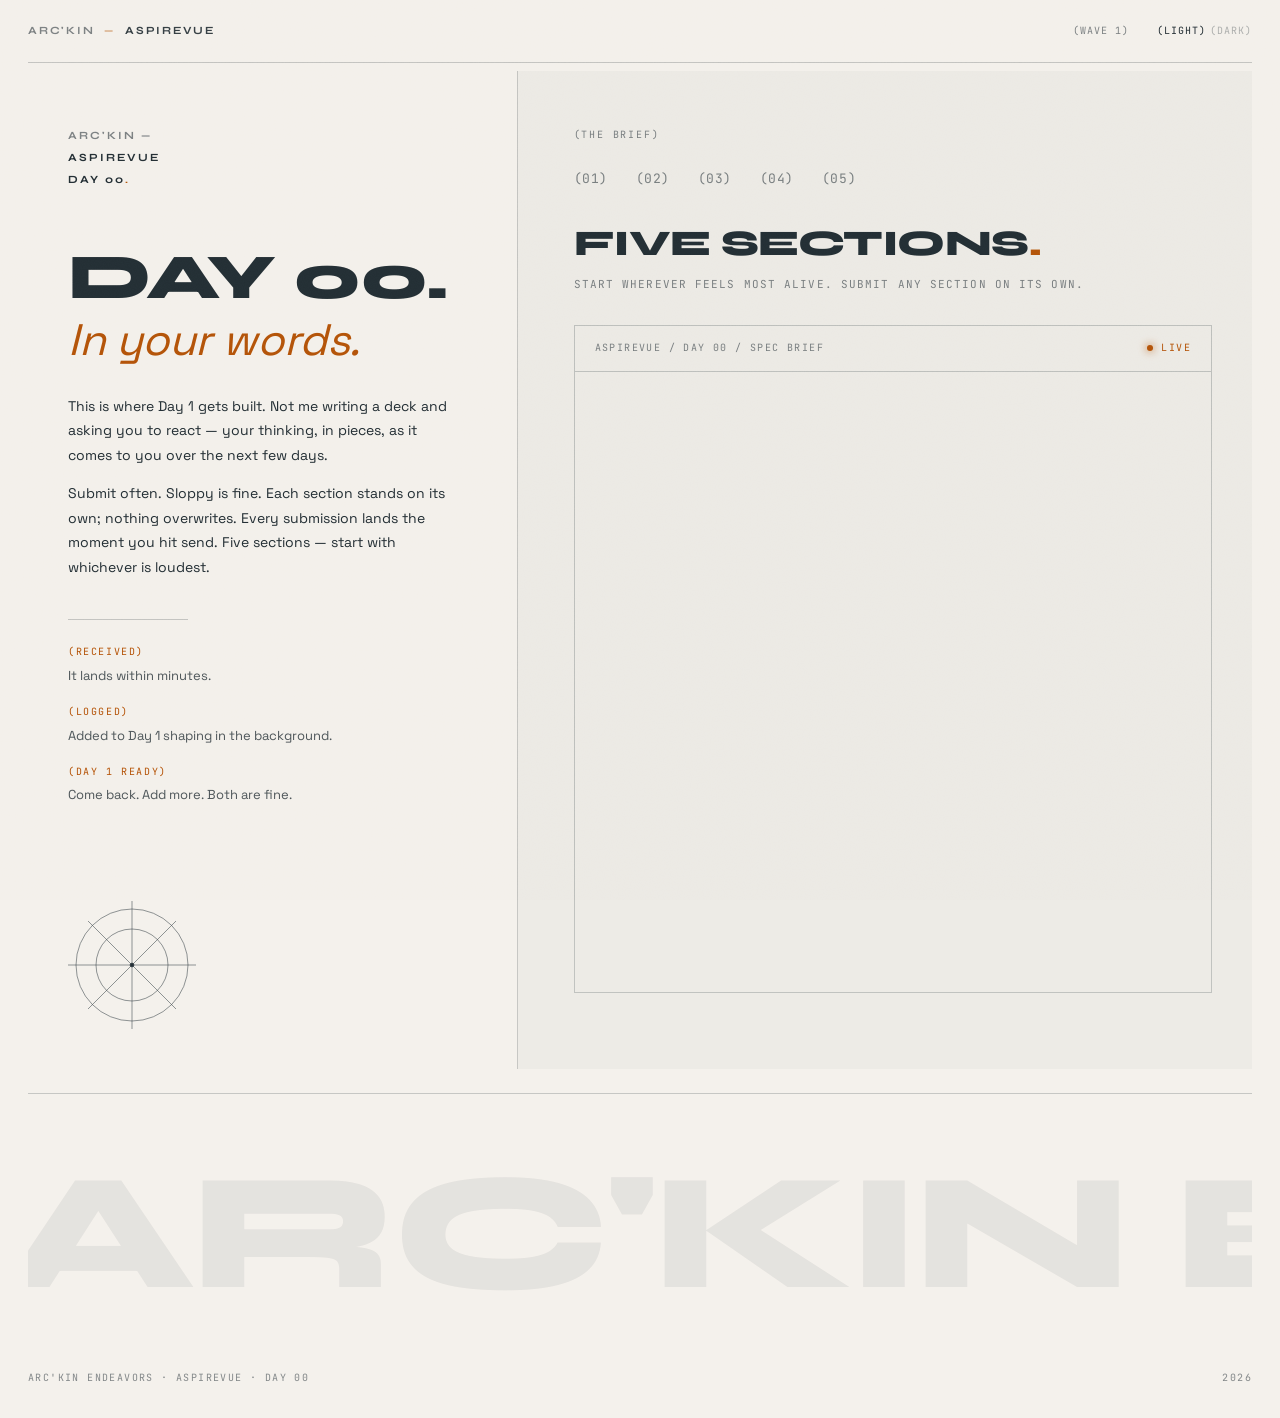
==== commit 13e5ac16: "day-00: pulse live indicator, kill UX theater, polish micro-interactions - Add heartbeat pulse to li" ====
--- a/day-00/index.html
+++ b/day-00/index.html
@@ -287,6 +287,30 @@
   display: flex;
   flex-direction: column;
   gap: 4px;
+  transition: transform 240ms var(--ease-out);
+}
+@media (hover: hover) and (pointer: fine) {
+  .trust-node:hover { transform: translateX(3px); }
+}
+.trust-node-label {
+  position: relative;
+  display: inline-block;
+}
+.trust-node-label::before {
+  content: '';
+  position: absolute;
+  left: -10px;
+  top: 50%;
+  width: 4px;
+  height: 1px;
+  background: var(--accent-ember);
+  opacity: 0;
+  transform: translateY(-50%) scaleX(0);
+  transform-origin: right;
+  transition: opacity 240ms var(--ease-out), transform 240ms var(--ease-out);
+}
+@media (hover: hover) and (pointer: fine) {
+  .trust-node:hover .trust-node-label::before { opacity: 1; transform: translateY(-50%) scaleX(1); }
 }
 .trust-node-label {
   font-family: var(--font-mono);
@@ -318,6 +342,14 @@
   stroke: var(--fg-primary);
   fill: none;
   stroke-width: 0.5;
+  transform-origin: center;
+  animation: wireframe-rotate 90s linear infinite;
+}
+@keyframes wireframe-rotate {
+  to { transform: rotate(360deg); }
+}
+@media (prefers-reduced-motion: reduce) {
+  .wireframe-motif svg { animation: none; }
 }
 
 /* ===== RIGHT PANE — FORM RAIL ===== */
@@ -341,21 +373,24 @@
   font-size: 13px;
   letter-spacing: 0.04em;
   color: var(--fg-primary);
-  opacity: 0.32;
+  opacity: 0.55;
   user-select: none;
   display: inline-flex;
   align-items: center;
   gap: 8px;
-  transition: opacity 220ms var(--ease-out);
-}
-.step-node[aria-current="step"] { opacity: 1; }
-.step-node:hover { opacity: 0.7; }
-.step-node-name {
-  font-family: var(--font-sans);
-  font-size: 11px;
-  letter-spacing: 0.04em;
-  text-transform: none;
-  display: none;
+  animation: step-fade-in 540ms var(--ease-out) both;
+}
+.step-node:nth-child(1) { animation-delay: 80ms; }
+.step-node:nth-child(2) { animation-delay: 130ms; }
+.step-node:nth-child(3) { animation-delay: 180ms; }
+.step-node:nth-child(4) { animation-delay: 230ms; }
+.step-node:nth-child(5) { animation-delay: 280ms; }
+@keyframes step-fade-in {
+  from { opacity: 0; transform: translateY(4px); }
+  to   { opacity: 0.55; transform: translateY(0); }
+}
+@media (prefers-reduced-motion: reduce) {
+  .step-node { animation: none; opacity: 0.55; transform: none; }
 }
 
 .right-heading {
@@ -368,6 +403,7 @@
   margin-bottom: 12px;
   text-transform: uppercase;
 }
+.ember-dot { color: var(--accent-ember); }
 .right-sub {
   font-family: var(--font-mono);
   font-size: 11px;
@@ -384,7 +420,12 @@
   margin-bottom: 36px;
   display: flex;
   flex-direction: column;
-}
+  transition: border-color 280ms var(--ease-out);
+}
+@media (hover: hover) and (pointer: fine) {
+  .form-shell:hover { border-color: color-mix(in oklch, var(--accent-ember) 32%, var(--hairline)); }
+}
+.form-shell:focus-within { border-color: color-mix(in oklch, var(--accent-ember) 48%, var(--hairline)); }
 .form-shell-header {
   display: flex;
   align-items: center;
@@ -405,8 +446,30 @@
 .status-dot {
   width: 6px; height: 6px;
   background: var(--accent-ember);
+  border-radius: 50%;
+  position: relative;
   box-shadow: 0 0 8px var(--accent-ember);
-  border-radius: 50%;
+  animation: dot-pulse 2.4s var(--ease-out) infinite;
+}
+@keyframes dot-pulse {
+  0% {
+    box-shadow:
+      0 0 0 0 color-mix(in oklch, var(--accent-ember) 55%, transparent),
+      0 0 8px var(--accent-ember);
+  }
+  70% {
+    box-shadow:
+      0 0 0 14px color-mix(in oklch, var(--accent-ember) 0%, transparent),
+      0 0 8px var(--accent-ember);
+  }
+  100% {
+    box-shadow:
+      0 0 0 0 color-mix(in oklch, var(--accent-ember) 0%, transparent),
+      0 0 8px var(--accent-ember);
+  }
+}
+@media (prefers-reduced-motion: reduce) {
+  .status-dot { animation: none; }
 }
 .status-text {
   font-family: var(--font-mono);
@@ -438,49 +501,6 @@
 [data-theme="dark"] .form-embed-area iframe {
   filter: invert(0.92) hue-rotate(180deg);
 }
-
-/* ===== POLARITY-FLIP CTA ===== */
-.arckin-cta {
-  position: relative;
-  display: inline-flex;
-  align-items: center;
-  gap: 10px;
-  font-family: var(--font-sans);
-  font-size: 11px;
-  font-weight: 600;
-  letter-spacing: 0.14em;
-  text-transform: uppercase;
-  color: var(--fg-primary);
-  padding: 8px 0;
-  cursor: pointer;
-  overflow: hidden;
-  transition: transform 100ms var(--ease-out);
-  align-self: flex-end;
-}
-.arckin-cta:active { transform: scale(0.98); }
-.arckin-cta-label {
-  position: relative;
-  z-index: 2;
-  transition: color 220ms var(--ease-out);
-}
-.arckin-cta-arrow {
-  position: relative;
-  z-index: 2;
-  transition: transform 220ms var(--ease-out);
-}
-.arckin-cta:hover .arckin-cta-arrow { transform: translateX(4px); }
-.arckin-cta::before {
-  content: '';
-  position: absolute;
-  inset: 0;
-  background: var(--accent-ember);
-  clip-path: inset(0 100% 0 0);
-  transition: clip-path 320ms var(--ease-out);
-  z-index: 1;
-}
-.arckin-cta:hover::before { clip-path: inset(0 0 0 0); }
-.arckin-cta:hover .arckin-cta-label,
-.arckin-cta:hover .arckin-cta-arrow { color: var(--bg-canvas); }
 
 /* ===== MONUMENTAL WORDMARK CLOSER ===== */
 .wordmark-closer {
@@ -649,16 +669,16 @@
     <section class="pane pane--right themable" aria-labelledby="form-heading">
       <div class="right-section-label arrive">(THE BRIEF)</div>
 
-      <nav class="step-rail arrive d1" aria-label="Form sections">
-        <a class="step-node" href="#form-shell" aria-current="step" data-step="1">(01)</a>
-        <a class="step-node" href="#form-shell" data-step="2">(02)</a>
-        <a class="step-node" href="#form-shell" data-step="3">(03)</a>
-        <a class="step-node" href="#form-shell" data-step="4">(04)</a>
-        <a class="step-node" href="#form-shell" data-step="5">(05)</a>
-      </nav>
-
-      <h2 class="right-heading arrive d2" id="form-heading">Five sections.</h2>
-      <div class="right-sub arrive d2">Start wherever feels most alive.</div>
+      <div class="step-rail arrive d1" aria-hidden="true">
+        <span class="step-node">(01)</span>
+        <span class="step-node">(02)</span>
+        <span class="step-node">(03)</span>
+        <span class="step-node">(04)</span>
+        <span class="step-node">(05)</span>
+      </div>
+
+      <h2 class="right-heading arrive d2" id="form-heading">Five sections<span class="ember-dot">.</span></h2>
+      <div class="right-sub arrive d2">Start wherever feels most alive. Submit any section on its own.</div>
 
       <div class="form-shell themable arrive d3" id="form-shell">
         <div class="form-shell-header">
@@ -674,10 +694,6 @@
         </div>
       </div>
 
-      <a class="arckin-cta" href="#form-shell" aria-label="Jump to form">
-        <span class="arckin-cta-label">Begin intake</span>
-        <span class="arckin-cta-arrow" aria-hidden="true">→</span>
-      </a>
     </section>
 
   </main>
@@ -705,17 +721,6 @@
       var next = current === 'dark' ? 'light' : 'dark';
       document.documentElement.setAttribute('data-theme', next);
       try { localStorage.setItem('arckin_theme', next); } catch (e) {}
-    });
-  })();
-
-  // Step rail: visual active-state cycle on click (iframe contents are cross-origin)
-  (function () {
-    var nodes = document.querySelectorAll('.step-node');
-    nodes.forEach(function (node) {
-      node.addEventListener('click', function () {
-        nodes.forEach(function (n) { n.removeAttribute('aria-current'); });
-        node.setAttribute('aria-current', 'step');
-      });
     });
   })();
 
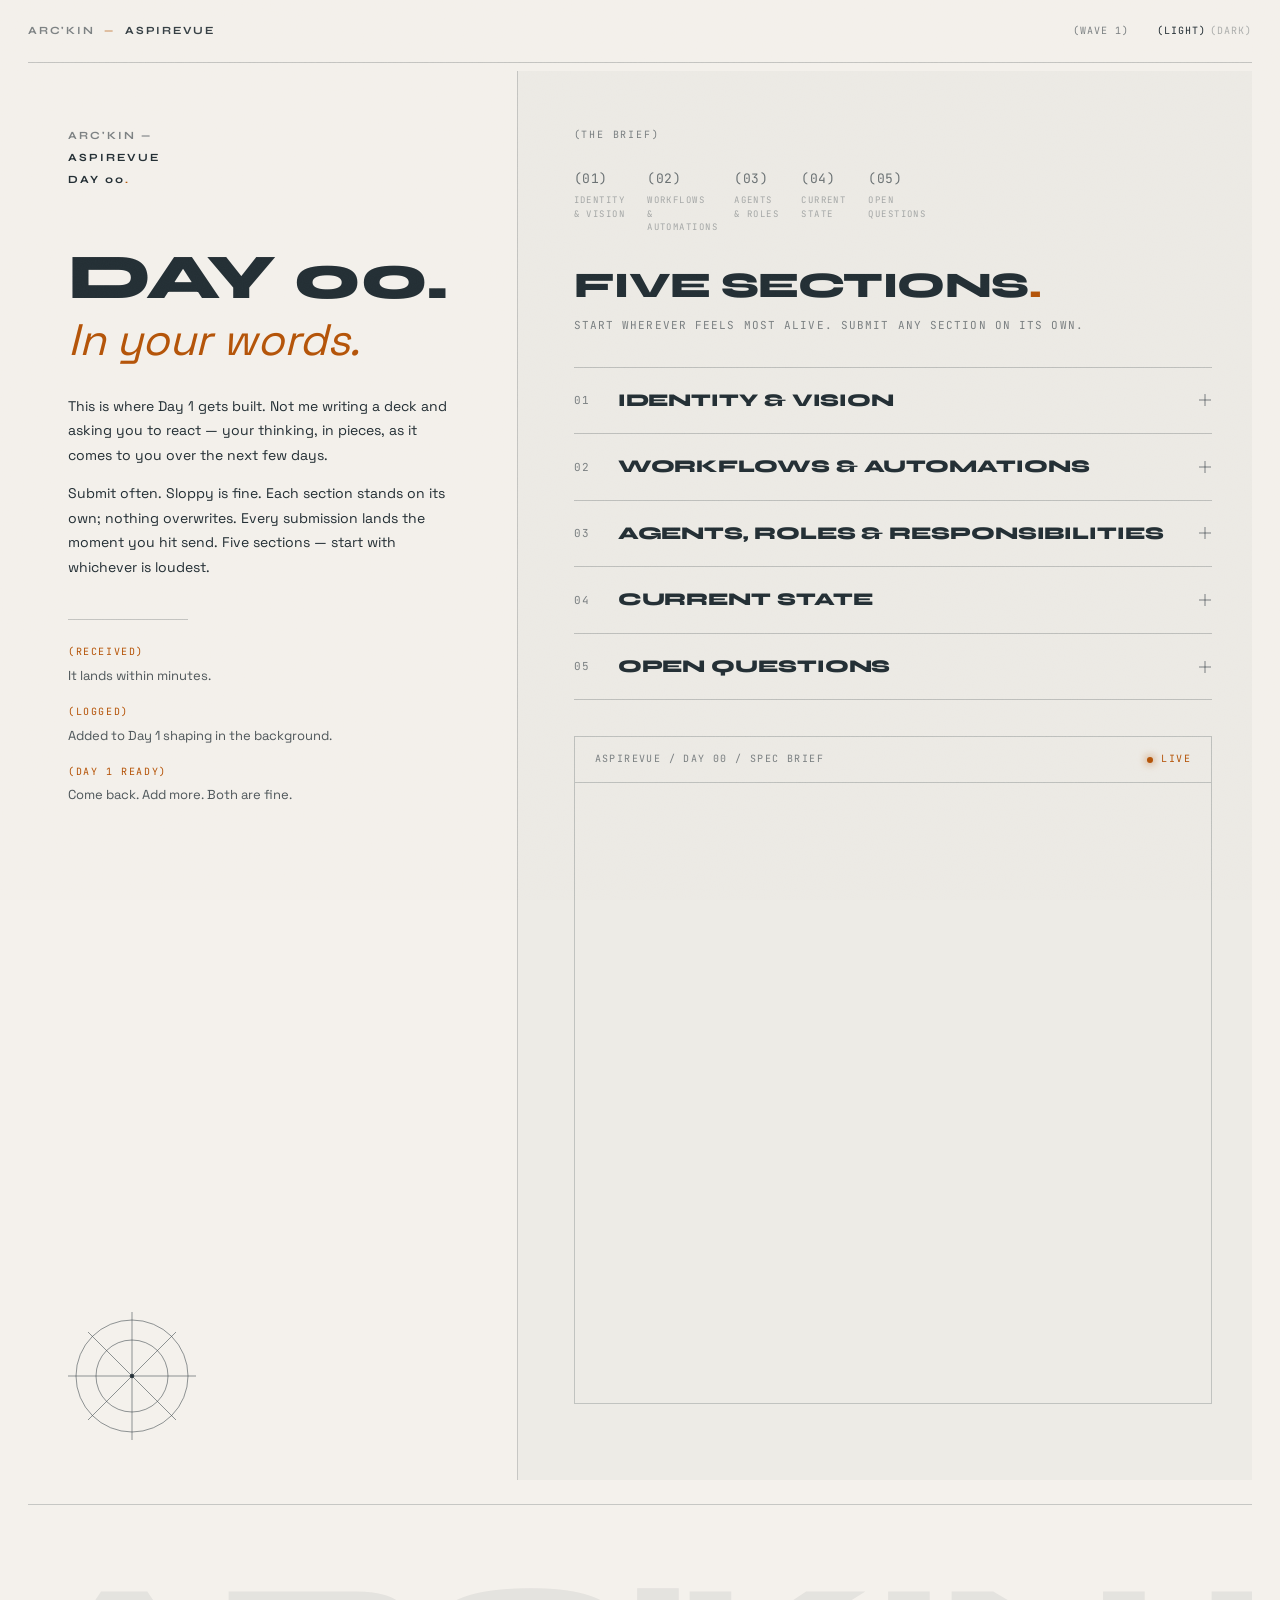
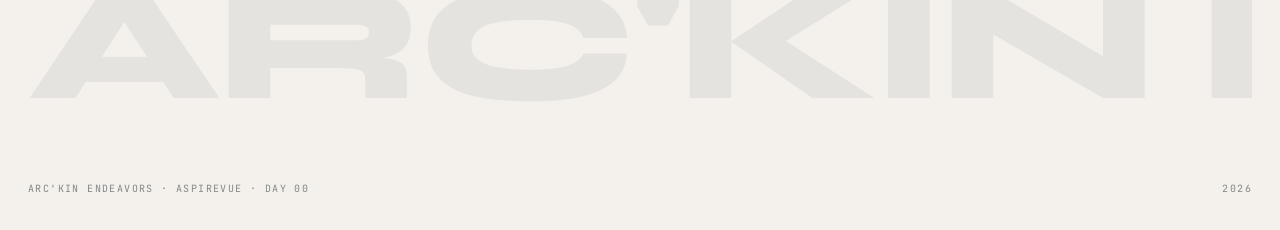
==== commit cfa3751e: "day-00: accordion section preview + clickable step rail + ticker wordmark A) Section map accordion (" ====
--- a/day-00/index.html
+++ b/day-00/index.html
@@ -364,8 +364,8 @@
 
 .step-rail {
   display: flex;
-  gap: 28px;
-  margin-bottom: 36px;
+  gap: 22px;
+  margin-bottom: 32px;
   flex-wrap: wrap;
 }
 .step-node {
@@ -373,11 +373,19 @@
   font-size: 13px;
   letter-spacing: 0.04em;
   color: var(--fg-primary);
-  opacity: 0.55;
   user-select: none;
   display: inline-flex;
-  align-items: center;
-  gap: 8px;
+  flex-direction: column;
+  align-items: flex-start;
+  gap: 5px;
+  cursor: pointer;
+  text-align: left;
+  padding: 4px 2px;
+  margin: -4px -2px;
+  background: none;
+  border: none;
+  opacity: 0.62;
+  transition: opacity 220ms var(--ease-out), color 220ms var(--ease-out), transform 220ms var(--ease-out);
   animation: step-fade-in 540ms var(--ease-out) both;
 }
 .step-node:nth-child(1) { animation-delay: 80ms; }
@@ -385,12 +393,125 @@
 .step-node:nth-child(3) { animation-delay: 180ms; }
 .step-node:nth-child(4) { animation-delay: 230ms; }
 .step-node:nth-child(5) { animation-delay: 280ms; }
+.step-node:hover,
+.step-node:focus-visible { opacity: 1; color: var(--accent-ember); transform: translateY(-1px); }
+.step-node:active { transform: translateY(0); }
+.step-node-num {
+  font-family: var(--font-mono);
+  font-size: 13px;
+  letter-spacing: 0.04em;
+}
+.step-node-label {
+  font-family: var(--font-mono);
+  font-size: 9px;
+  letter-spacing: 0.16em;
+  text-transform: uppercase;
+  color: var(--fg-muted);
+  max-width: 13ch;
+  line-height: 1.5;
+  transition: color 220ms var(--ease-out);
+}
+.step-node:hover .step-node-label,
+.step-node:focus-visible .step-node-label { color: var(--accent-ember); }
 @keyframes step-fade-in {
   from { opacity: 0; transform: translateY(4px); }
-  to   { opacity: 0.55; transform: translateY(0); }
+  to   { opacity: 0.62; transform: translateY(0); }
 }
 @media (prefers-reduced-motion: reduce) {
-  .step-node { animation: none; opacity: 0.55; transform: none; }
+  .step-node { animation: none; opacity: 0.62; transform: none; }
+}
+
+/* ===== SECTION MAP — accordion preview ===== */
+.section-map {
+  display: flex;
+  flex-direction: column;
+  border-top: 1px solid var(--hairline);
+  margin-bottom: 36px;
+}
+.section-map-item {
+  border-bottom: 1px solid var(--hairline);
+  scroll-margin-top: 24px;
+}
+.section-map-item > summary {
+  list-style: none;
+  cursor: pointer;
+  padding: 18px 0;
+  display: flex;
+  align-items: center;
+  gap: 16px;
+  transition: color 220ms var(--ease-out);
+}
+.section-map-item > summary::-webkit-details-marker { display: none; }
+.section-map-item > summary:hover .section-map-num,
+.section-map-item > summary:hover .section-map-title,
+.section-map-item > summary:hover .section-map-toggle { color: var(--accent-ember); }
+.section-map-num {
+  font-family: var(--font-mono);
+  font-size: 11px;
+  letter-spacing: 0.14em;
+  color: var(--fg-muted);
+  min-width: 28px;
+  flex-shrink: 0;
+  transition: color 220ms var(--ease-out);
+}
+.section-map-title {
+  font-family: var(--font-display);
+  font-weight: 800;
+  font-size: clamp(15px, 1.4vw, 18px);
+  letter-spacing: -0.005em;
+  text-transform: uppercase;
+  color: var(--fg-primary);
+  flex: 1;
+  transition: color 220ms var(--ease-out);
+}
+.section-map-toggle {
+  position: relative;
+  width: 14px;
+  height: 14px;
+  flex-shrink: 0;
+  color: var(--fg-muted);
+  transition: color 220ms var(--ease-out), transform 280ms var(--ease-out);
+}
+.section-map-toggle::before,
+.section-map-toggle::after {
+  content: '';
+  position: absolute;
+  background: currentColor;
+  top: 50%;
+  left: 50%;
+}
+.section-map-toggle::before {
+  width: 12px;
+  height: 1px;
+  transform: translate(-50%, -50%);
+}
+.section-map-toggle::after {
+  width: 1px;
+  height: 12px;
+  transform: translate(-50%, -50%);
+  transition: transform 280ms var(--ease-out);
+}
+.section-map-item[open] .section-map-toggle::after {
+  transform: translate(-50%, -50%) scaleY(0);
+}
+.section-map-item[open] .section-map-num,
+.section-map-item[open] .section-map-title { color: var(--accent-ember); }
+.section-map-body {
+  padding: 0 0 22px 44px;
+  font-family: var(--font-sans);
+  font-size: 14px;
+  line-height: 1.7;
+  color: var(--fg-primary);
+  opacity: 0.86;
+  max-width: 56ch;
+  animation: accordion-reveal 280ms var(--ease-out) both;
+}
+@keyframes accordion-reveal {
+  from { opacity: 0; transform: translateY(-4px); }
+  to   { opacity: 0.86; transform: translateY(0); }
+}
+@media (prefers-reduced-motion: reduce) {
+  .section-map-body { animation: none; }
 }
 
 .right-heading {
@@ -502,7 +623,7 @@
   filter: invert(0.92) hue-rotate(180deg);
 }
 
-/* ===== MONUMENTAL WORDMARK CLOSER ===== */
+/* ===== MONUMENTAL WORDMARK CLOSER — ticker ===== */
 .wordmark-closer {
   position: relative;
   margin-top: 24px;
@@ -512,7 +633,13 @@
   pointer-events: none;
   user-select: none;
 }
-.wordmark-closer-text {
+.wordmark-ticker {
+  display: flex;
+  width: max-content;
+  animation: ticker-slide 32s linear infinite;
+  will-change: transform;
+}
+.wordmark-ticker-item {
   font-family: var(--font-display);
   font-weight: 800;
   font-size: clamp(72px, 13vw, 168px);
@@ -522,9 +649,22 @@
   opacity: 0.09;
   white-space: nowrap;
   line-height: 1;
-  margin-left: -2vw;
-}
-[data-theme="light"] .wordmark-closer-text { opacity: 0.07; }
+  flex-shrink: 0;
+  padding-right: 0.4em;
+}
+.wordmark-ticker-item .sep {
+  color: var(--accent-ember);
+  opacity: 0.55;
+  padding: 0 0.15em;
+}
+[data-theme="light"] .wordmark-ticker-item { opacity: 0.07; }
+@keyframes ticker-slide {
+  from { transform: translate3d(0, 0, 0); }
+  to   { transform: translate3d(-50%, 0, 0); }
+}
+@media (prefers-reduced-motion: reduce) {
+  .wordmark-ticker { animation: none; transform: translateX(-2vw); }
+}
 
 /* ===== FOOTER ===== */
 footer {
@@ -669,16 +809,74 @@
     <section class="pane pane--right themable" aria-labelledby="form-heading">
       <div class="right-section-label arrive">(THE BRIEF)</div>
 
-      <div class="step-rail arrive d1" aria-hidden="true">
-        <span class="step-node">(01)</span>
-        <span class="step-node">(02)</span>
-        <span class="step-node">(03)</span>
-        <span class="step-node">(04)</span>
-        <span class="step-node">(05)</span>
-      </div>
+      <nav class="step-rail arrive d1" aria-label="Section quick-jump">
+        <button class="step-node" type="button" data-section="section-01">
+          <span class="step-node-num">(01)</span>
+          <span class="step-node-label">Identity<br>&amp; Vision</span>
+        </button>
+        <button class="step-node" type="button" data-section="section-02">
+          <span class="step-node-num">(02)</span>
+          <span class="step-node-label">Workflows<br>&amp; Automations</span>
+        </button>
+        <button class="step-node" type="button" data-section="section-03">
+          <span class="step-node-num">(03)</span>
+          <span class="step-node-label">Agents<br>&amp; Roles</span>
+        </button>
+        <button class="step-node" type="button" data-section="section-04">
+          <span class="step-node-num">(04)</span>
+          <span class="step-node-label">Current<br>State</span>
+        </button>
+        <button class="step-node" type="button" data-section="section-05">
+          <span class="step-node-num">(05)</span>
+          <span class="step-node-label">Open<br>Questions</span>
+        </button>
+      </nav>
 
       <h2 class="right-heading arrive d2" id="form-heading">Five sections<span class="ember-dot">.</span></h2>
       <div class="right-sub arrive d2">Start wherever feels most alive. Submit any section on its own.</div>
+
+      <div class="section-map themable arrive d2" aria-label="Section preview">
+        <details class="section-map-item" id="section-01">
+          <summary>
+            <span class="section-map-num">01</span>
+            <span class="section-map-title">Identity &amp; Vision</span>
+            <span class="section-map-toggle" aria-hidden="true"></span>
+          </summary>
+          <div class="section-map-body">AspireVue in your own words. The mental model, not the website.</div>
+        </details>
+        <details class="section-map-item" id="section-02">
+          <summary>
+            <span class="section-map-num">02</span>
+            <span class="section-map-title">Workflows &amp; Automations</span>
+            <span class="section-map-toggle" aria-hidden="true"></span>
+          </summary>
+          <div class="section-map-body">What needs to happen, by whom, on what trigger. The biggest section.</div>
+        </details>
+        <details class="section-map-item" id="section-03">
+          <summary>
+            <span class="section-map-num">03</span>
+            <span class="section-map-title">Agents, Roles &amp; Responsibilities</span>
+            <span class="section-map-toggle" aria-hidden="true"></span>
+          </summary>
+          <div class="section-map-body">The characters in your operating system. One role per submission.</div>
+        </details>
+        <details class="section-map-item" id="section-04">
+          <summary>
+            <span class="section-map-num">04</span>
+            <span class="section-map-title">Current State</span>
+            <span class="section-map-toggle" aria-hidden="true"></span>
+          </summary>
+          <div class="section-map-body">What's already running. What I shouldn't break.</div>
+        </details>
+        <details class="section-map-item" id="section-05">
+          <summary>
+            <span class="section-map-num">05</span>
+            <span class="section-map-title">Open Questions</span>
+            <span class="section-map-toggle" aria-hidden="true"></span>
+          </summary>
+          <div class="section-map-body">Anything that doesn't fit elsewhere. The catch-all.</div>
+        </details>
+      </div>
 
       <div class="form-shell themable arrive d3" id="form-shell">
         <div class="form-shell-header">
@@ -698,9 +896,14 @@
 
   </main>
 
-  <!-- MONUMENTAL WORDMARK CLOSER -->
+  <!-- MONUMENTAL WORDMARK CLOSER — ticker -->
   <div class="wordmark-closer themable" aria-hidden="true">
-    <div class="wordmark-closer-text">Arc'kin Endeavors</div>
+    <div class="wordmark-ticker">
+      <span class="wordmark-ticker-item">Arc'kin Endeavors<span class="sep">·</span></span>
+      <span class="wordmark-ticker-item">Arc'kin Endeavors<span class="sep">·</span></span>
+      <span class="wordmark-ticker-item">Arc'kin Endeavors<span class="sep">·</span></span>
+      <span class="wordmark-ticker-item">Arc'kin Endeavors<span class="sep">·</span></span>
+    </div>
   </div>
 
   <!-- FOOTER -->
@@ -721,6 +924,21 @@
       var next = current === 'dark' ? 'light' : 'dark';
       document.documentElement.setAttribute('data-theme', next);
       try { localStorage.setItem('arckin_theme', next); } catch (e) {}
+    });
+  })();
+
+  // Step-rail nav: click → expand corresponding accordion + smooth-scroll to it.
+  (function () {
+    var nodes = document.querySelectorAll('.step-node[data-section]');
+    nodes.forEach(function (node) {
+      node.addEventListener('click', function () {
+        var id = node.getAttribute('data-section');
+        var target = document.getElementById(id);
+        if (!target) return;
+        target.open = true;
+        var reduce = window.matchMedia('(prefers-reduced-motion: reduce)').matches;
+        target.scrollIntoView({ behavior: reduce ? 'auto' : 'smooth', block: 'start' });
+      });
     });
   })();
 
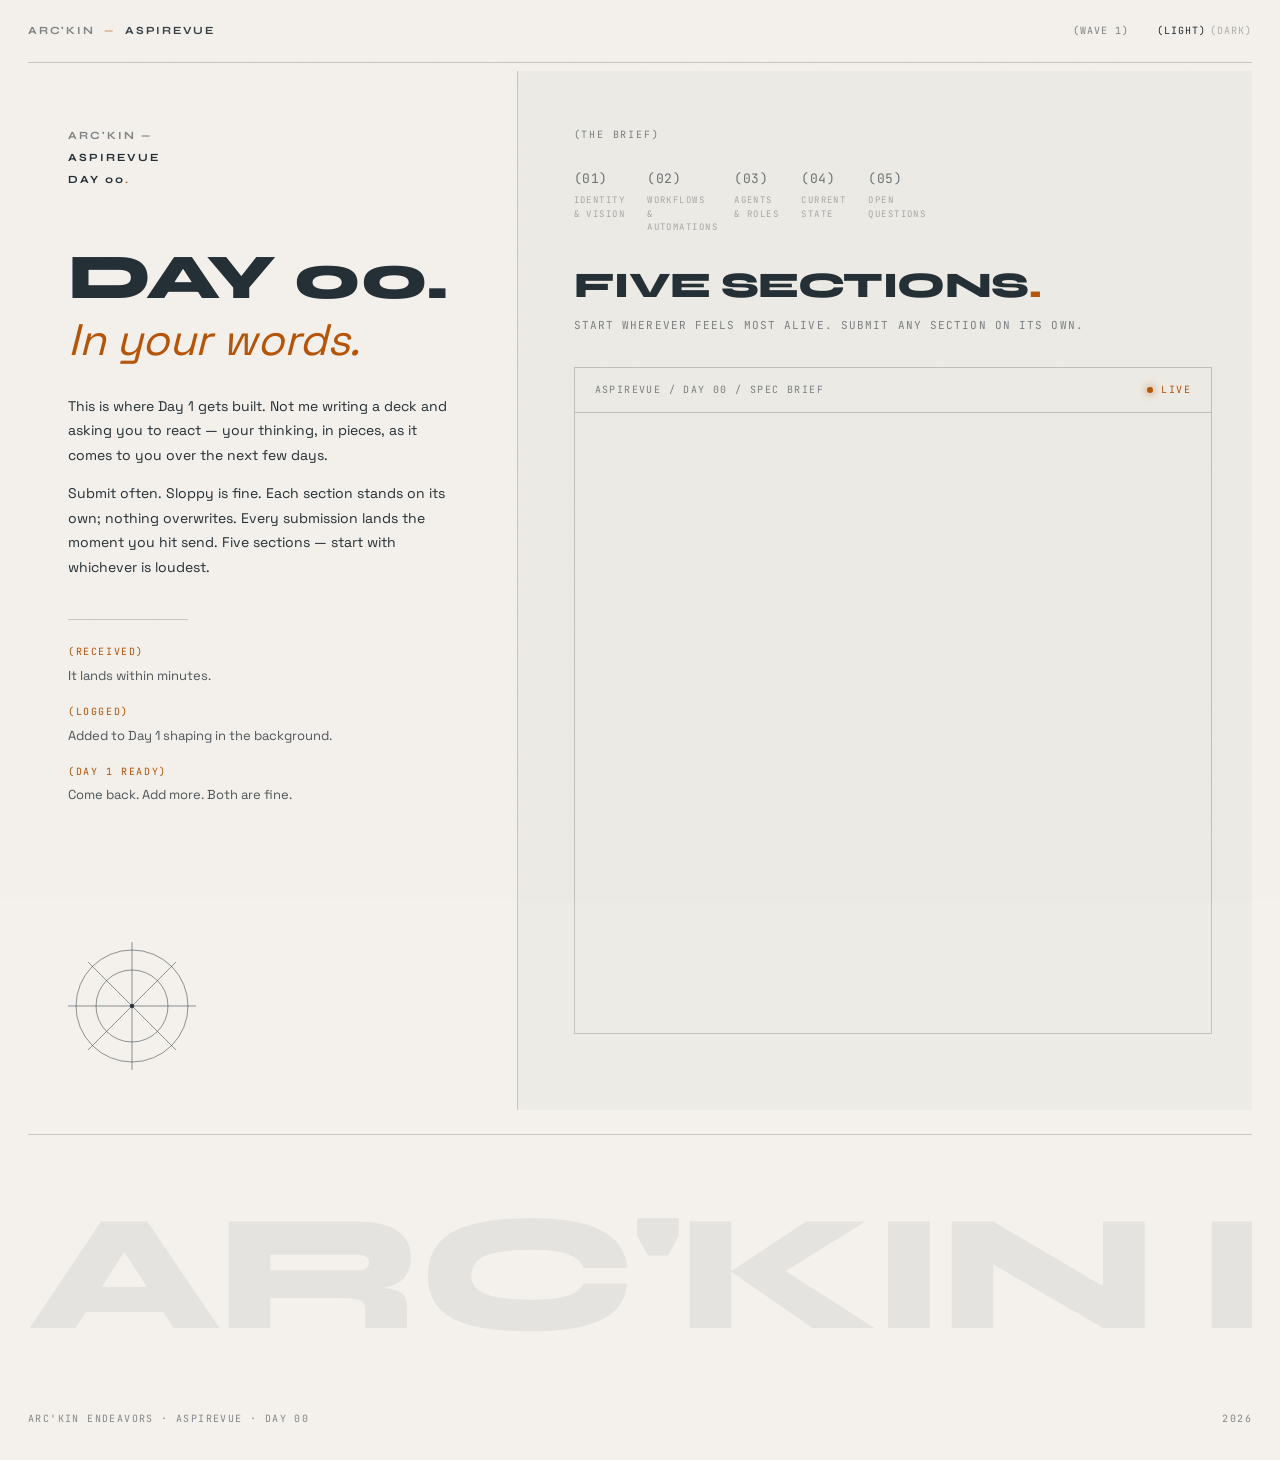
==== commit 9299895f: "day-00: roll back accordion + click handler; keep ticker + labeled rail markers Round 2 misread Boss" ====
--- a/day-00/index.html
+++ b/day-00/index.html
@@ -378,14 +378,7 @@
   flex-direction: column;
   align-items: flex-start;
   gap: 5px;
-  cursor: pointer;
-  text-align: left;
-  padding: 4px 2px;
-  margin: -4px -2px;
-  background: none;
-  border: none;
   opacity: 0.62;
-  transition: opacity 220ms var(--ease-out), color 220ms var(--ease-out), transform 220ms var(--ease-out);
   animation: step-fade-in 540ms var(--ease-out) both;
 }
 .step-node:nth-child(1) { animation-delay: 80ms; }
@@ -393,9 +386,6 @@
 .step-node:nth-child(3) { animation-delay: 180ms; }
 .step-node:nth-child(4) { animation-delay: 230ms; }
 .step-node:nth-child(5) { animation-delay: 280ms; }
-.step-node:hover,
-.step-node:focus-visible { opacity: 1; color: var(--accent-ember); transform: translateY(-1px); }
-.step-node:active { transform: translateY(0); }
 .step-node-num {
   font-family: var(--font-mono);
   font-size: 13px;
@@ -409,10 +399,7 @@
   color: var(--fg-muted);
   max-width: 13ch;
   line-height: 1.5;
-  transition: color 220ms var(--ease-out);
-}
-.step-node:hover .step-node-label,
-.step-node:focus-visible .step-node-label { color: var(--accent-ember); }
+}
 @keyframes step-fade-in {
   from { opacity: 0; transform: translateY(4px); }
   to   { opacity: 0.62; transform: translateY(0); }
@@ -421,98 +408,6 @@
   .step-node { animation: none; opacity: 0.62; transform: none; }
 }
 
-/* ===== SECTION MAP — accordion preview ===== */
-.section-map {
-  display: flex;
-  flex-direction: column;
-  border-top: 1px solid var(--hairline);
-  margin-bottom: 36px;
-}
-.section-map-item {
-  border-bottom: 1px solid var(--hairline);
-  scroll-margin-top: 24px;
-}
-.section-map-item > summary {
-  list-style: none;
-  cursor: pointer;
-  padding: 18px 0;
-  display: flex;
-  align-items: center;
-  gap: 16px;
-  transition: color 220ms var(--ease-out);
-}
-.section-map-item > summary::-webkit-details-marker { display: none; }
-.section-map-item > summary:hover .section-map-num,
-.section-map-item > summary:hover .section-map-title,
-.section-map-item > summary:hover .section-map-toggle { color: var(--accent-ember); }
-.section-map-num {
-  font-family: var(--font-mono);
-  font-size: 11px;
-  letter-spacing: 0.14em;
-  color: var(--fg-muted);
-  min-width: 28px;
-  flex-shrink: 0;
-  transition: color 220ms var(--ease-out);
-}
-.section-map-title {
-  font-family: var(--font-display);
-  font-weight: 800;
-  font-size: clamp(15px, 1.4vw, 18px);
-  letter-spacing: -0.005em;
-  text-transform: uppercase;
-  color: var(--fg-primary);
-  flex: 1;
-  transition: color 220ms var(--ease-out);
-}
-.section-map-toggle {
-  position: relative;
-  width: 14px;
-  height: 14px;
-  flex-shrink: 0;
-  color: var(--fg-muted);
-  transition: color 220ms var(--ease-out), transform 280ms var(--ease-out);
-}
-.section-map-toggle::before,
-.section-map-toggle::after {
-  content: '';
-  position: absolute;
-  background: currentColor;
-  top: 50%;
-  left: 50%;
-}
-.section-map-toggle::before {
-  width: 12px;
-  height: 1px;
-  transform: translate(-50%, -50%);
-}
-.section-map-toggle::after {
-  width: 1px;
-  height: 12px;
-  transform: translate(-50%, -50%);
-  transition: transform 280ms var(--ease-out);
-}
-.section-map-item[open] .section-map-toggle::after {
-  transform: translate(-50%, -50%) scaleY(0);
-}
-.section-map-item[open] .section-map-num,
-.section-map-item[open] .section-map-title { color: var(--accent-ember); }
-.section-map-body {
-  padding: 0 0 22px 44px;
-  font-family: var(--font-sans);
-  font-size: 14px;
-  line-height: 1.7;
-  color: var(--fg-primary);
-  opacity: 0.86;
-  max-width: 56ch;
-  animation: accordion-reveal 280ms var(--ease-out) both;
-}
-@keyframes accordion-reveal {
-  from { opacity: 0; transform: translateY(-4px); }
-  to   { opacity: 0.86; transform: translateY(0); }
-}
-@media (prefers-reduced-motion: reduce) {
-  .section-map-body { animation: none; }
-}
 
 .right-heading {
   font-family: var(--font-display);
@@ -809,74 +704,31 @@
     <section class="pane pane--right themable" aria-labelledby="form-heading">
       <div class="right-section-label arrive">(THE BRIEF)</div>
 
-      <nav class="step-rail arrive d1" aria-label="Section quick-jump">
-        <button class="step-node" type="button" data-section="section-01">
+      <div class="step-rail arrive d1" aria-hidden="true">
+        <span class="step-node">
           <span class="step-node-num">(01)</span>
           <span class="step-node-label">Identity<br>&amp; Vision</span>
-        </button>
-        <button class="step-node" type="button" data-section="section-02">
+        </span>
+        <span class="step-node">
           <span class="step-node-num">(02)</span>
           <span class="step-node-label">Workflows<br>&amp; Automations</span>
-        </button>
-        <button class="step-node" type="button" data-section="section-03">
+        </span>
+        <span class="step-node">
           <span class="step-node-num">(03)</span>
           <span class="step-node-label">Agents<br>&amp; Roles</span>
-        </button>
-        <button class="step-node" type="button" data-section="section-04">
+        </span>
+        <span class="step-node">
           <span class="step-node-num">(04)</span>
           <span class="step-node-label">Current<br>State</span>
-        </button>
-        <button class="step-node" type="button" data-section="section-05">
+        </span>
+        <span class="step-node">
           <span class="step-node-num">(05)</span>
           <span class="step-node-label">Open<br>Questions</span>
-        </button>
-      </nav>
+        </span>
+      </div>
 
       <h2 class="right-heading arrive d2" id="form-heading">Five sections<span class="ember-dot">.</span></h2>
       <div class="right-sub arrive d2">Start wherever feels most alive. Submit any section on its own.</div>
-
-      <div class="section-map themable arrive d2" aria-label="Section preview">
-        <details class="section-map-item" id="section-01">
-          <summary>
-            <span class="section-map-num">01</span>
-            <span class="section-map-title">Identity &amp; Vision</span>
-            <span class="section-map-toggle" aria-hidden="true"></span>
-          </summary>
-          <div class="section-map-body">AspireVue in your own words. The mental model, not the website.</div>
-        </details>
-        <details class="section-map-item" id="section-02">
-          <summary>
-            <span class="section-map-num">02</span>
-            <span class="section-map-title">Workflows &amp; Automations</span>
-            <span class="section-map-toggle" aria-hidden="true"></span>
-          </summary>
-          <div class="section-map-body">What needs to happen, by whom, on what trigger. The biggest section.</div>
-        </details>
-        <details class="section-map-item" id="section-03">
-          <summary>
-            <span class="section-map-num">03</span>
-            <span class="section-map-title">Agents, Roles &amp; Responsibilities</span>
-            <span class="section-map-toggle" aria-hidden="true"></span>
-          </summary>
-          <div class="section-map-body">The characters in your operating system. One role per submission.</div>
-        </details>
-        <details class="section-map-item" id="section-04">
-          <summary>
-            <span class="section-map-num">04</span>
-            <span class="section-map-title">Current State</span>
-            <span class="section-map-toggle" aria-hidden="true"></span>
-          </summary>
-          <div class="section-map-body">What's already running. What I shouldn't break.</div>
-        </details>
-        <details class="section-map-item" id="section-05">
-          <summary>
-            <span class="section-map-num">05</span>
-            <span class="section-map-title">Open Questions</span>
-            <span class="section-map-toggle" aria-hidden="true"></span>
-          </summary>
-          <div class="section-map-body">Anything that doesn't fit elsewhere. The catch-all.</div>
-        </details>
-      </div>
 
       <div class="form-shell themable arrive d3" id="form-shell">
         <div class="form-shell-header">
@@ -924,21 +776,6 @@
       var next = current === 'dark' ? 'light' : 'dark';
       document.documentElement.setAttribute('data-theme', next);
       try { localStorage.setItem('arckin_theme', next); } catch (e) {}
-    });
-  })();
-
-  // Step-rail nav: click → expand corresponding accordion + smooth-scroll to it.
-  (function () {
-    var nodes = document.querySelectorAll('.step-node[data-section]');
-    nodes.forEach(function (node) {
-      node.addEventListener('click', function () {
-        var id = node.getAttribute('data-section');
-        var target = document.getElementById(id);
-        if (!target) return;
-        target.open = true;
-        var reduce = window.matchMedia('(prefers-reduced-motion: reduce)').matches;
-        target.scrollIntoView({ behavior: reduce ? 'auto' : 'smooth', block: 'start' });
-      });
     });
   })();
 
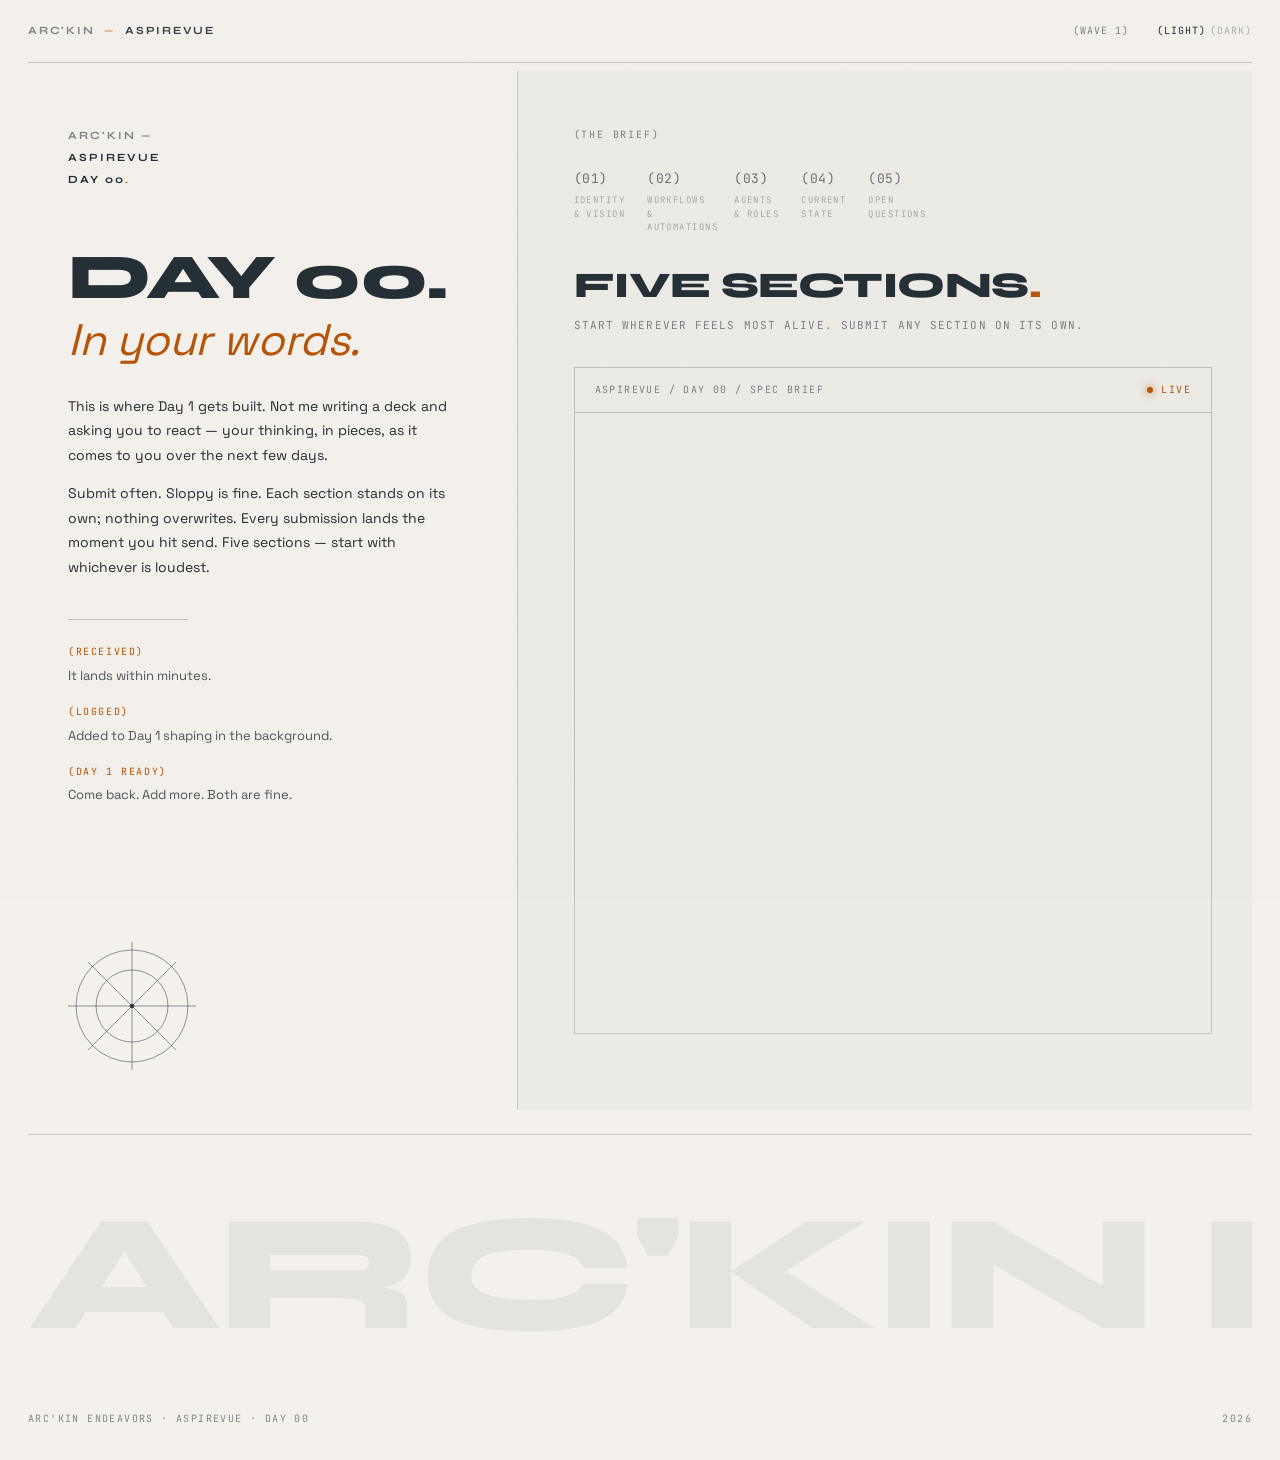
==== commit 7ffbeba1: "day-00: wire step-rail buttons to snap parent viewport to Tally form sections Promotes (01)-(05) rai" ====
--- a/day-00/index.html
+++ b/day-00/index.html
@@ -377,9 +377,17 @@
   display: inline-flex;
   flex-direction: column;
   align-items: flex-start;
+  text-align: left;
   gap: 5px;
   opacity: 0.62;
+  cursor: pointer;
+  -webkit-appearance: none;
+  appearance: none;
   animation: step-fade-in 540ms var(--ease-out) both;
+  transition:
+    opacity 240ms var(--ease-out),
+    transform 240ms var(--ease-out),
+    color 240ms var(--ease-out);
 }
 .step-node:nth-child(1) { animation-delay: 80ms; }
 .step-node:nth-child(2) { animation-delay: 130ms; }
@@ -390,6 +398,7 @@
   font-family: var(--font-mono);
   font-size: 13px;
   letter-spacing: 0.04em;
+  transition: color 240ms var(--ease-out);
 }
 .step-node-label {
   font-family: var(--font-mono);
@@ -399,13 +408,41 @@
   color: var(--fg-muted);
   max-width: 13ch;
   line-height: 1.5;
+  transition: color 240ms var(--ease-out);
+}
+@media (hover: hover) and (pointer: fine) {
+  .step-node:hover {
+    opacity: 1;
+    transform: translateY(-1px);
+  }
+  .step-node:hover .step-node-num,
+  .step-node:hover .step-node-label {
+    color: var(--accent-ember);
+  }
+}
+.step-node:focus-visible {
+  opacity: 1;
+}
+.step-node:focus-visible .step-node-num,
+.step-node:focus-visible .step-node-label {
+  color: var(--accent-ember);
+}
+.step-node:active {
+  transform: translateY(0);
 }
 @keyframes step-fade-in {
   from { opacity: 0; transform: translateY(4px); }
   to   { opacity: 0.62; transform: translateY(0); }
 }
 @media (prefers-reduced-motion: reduce) {
-  .step-node { animation: none; opacity: 0.62; transform: none; }
+  .step-node {
+    animation: none;
+    opacity: 0.62;
+    transform: none;
+    transition: opacity 240ms var(--ease-out), color 240ms var(--ease-out);
+  }
+  .step-node:hover { transform: none; }
+  .step-node:active { transform: none; }
 }
 
 
@@ -704,28 +741,28 @@
     <section class="pane pane--right themable" aria-labelledby="form-heading">
       <div class="right-section-label arrive">(THE BRIEF)</div>
 
-      <div class="step-rail arrive d1" aria-hidden="true">
-        <span class="step-node">
+      <nav class="step-rail arrive d1" aria-label="Section quick-jump">
+        <button class="step-node" type="button" data-tally-section="1">
           <span class="step-node-num">(01)</span>
           <span class="step-node-label">Identity<br>&amp; Vision</span>
-        </span>
-        <span class="step-node">
+        </button>
+        <button class="step-node" type="button" data-tally-section="2">
           <span class="step-node-num">(02)</span>
           <span class="step-node-label">Workflows<br>&amp; Automations</span>
-        </span>
-        <span class="step-node">
+        </button>
+        <button class="step-node" type="button" data-tally-section="3">
           <span class="step-node-num">(03)</span>
           <span class="step-node-label">Agents<br>&amp; Roles</span>
-        </span>
-        <span class="step-node">
+        </button>
+        <button class="step-node" type="button" data-tally-section="4">
           <span class="step-node-num">(04)</span>
           <span class="step-node-label">Current<br>State</span>
-        </span>
-        <span class="step-node">
+        </button>
+        <button class="step-node" type="button" data-tally-section="5">
           <span class="step-node-num">(05)</span>
           <span class="step-node-label">Open<br>Questions</span>
-        </span>
-      </div>
+        </button>
+      </nav>
 
       <h2 class="right-heading arrive d2" id="form-heading">Five sections<span class="ember-dot">.</span></h2>
       <div class="right-sub arrive d2">Start wherever feels most alive. Submit any section on its own.</div>
@@ -792,6 +829,117 @@
       turb.setAttribute('seed', seeds[i]);
     }, 100);
   })();
+
+  // Section quick-jump rail → snap parent viewport to a Tally form section.
+  // Cross-origin iframe blocks DOM access, so we use pre-calibrated Y-fractions
+  // (measured 2026-05-01 against tally.so/embed/Me8EBg at 360/768/1280/1920),
+  // tiered by the iframe's reported content height since totalH correlates
+  // with internal layout width.
+  (function () {
+    var formShell = document.getElementById('form-shell');
+    if (!formShell) return;
+    var iframe = formShell.querySelector('iframe');
+    if (!iframe) return;
+    var buttons = document.querySelectorAll('.step-node[data-tally-section]');
+    if (!buttons.length) return;
+
+    var PAD = 64;
+    // Tiered by iframe content height. Each fraction = sectionHeaderY / totalH.
+    // Mobile tier sourced from 360-wide standalone (totalH ≈ 6985).
+    // Standard tier averages 636-wide and 768-wide standalone (totalH ≈ 5800–5950),
+    // which covers both the two-column desktop pane (~636) and single-column
+    // tablet (~720) renderings the parent actually produces.
+    // Wide tier covers any rendering above 1024-equivalent layout (rarely reached
+    // because the right-pane max-width caps iframe width on real viewports).
+    var FRACTION_TIERS = [
+      { minH: 6300, fractions: [0.02548, 0.18369, 0.43764, 0.78167, 0.93701] },
+      { minH: 5650, fractions: [0.02006, 0.18741, 0.43154, 0.77740, 0.93868] },
+      { minH: 0,    fractions: [0.01923, 0.18375, 0.43062, 0.77163, 0.93616] }
+    ];
+    function pickFractions(h) {
+      for (var i = 0; i < FRACTION_TIERS.length; i++) {
+        if (h >= FRACTION_TIERS[i].minH) return FRACTION_TIERS[i].fractions;
+      }
+      return FRACTION_TIERS[FRACTION_TIERS.length - 1].fractions;
+    }
+
+    var formReady = false;
+    var pendingSection = null;
+
+    function reduceMotion() {
+      return window.matchMedia('(prefers-reduced-motion: reduce)').matches;
+    }
+
+    function scrollParentTo(y, smooth) {
+      window.scrollTo({ top: Math.max(0, y), behavior: smooth ? 'smooth' : 'auto' });
+    }
+
+    function snap(n) {
+      var rect = iframe.getBoundingClientRect();
+      var iframeTop = rect.top + window.scrollY;
+      var iframeH = rect.height;
+      var smooth = !reduceMotion();
+      if (iframeH < 200) {
+        var shellTop = formShell.getBoundingClientRect().top + window.scrollY;
+        scrollParentTo(shellTop - PAD, smooth);
+        return;
+      }
+      var fractions = pickFractions(iframeH);
+      var targetY = iframeTop + (fractions[n] * iframeH) - PAD;
+      scrollParentTo(targetY, smooth);
+      // Move keyboard focus into the iframe after the scroll begins. Cross-origin
+      // forbids focusing a specific field; focusing the iframe element brings
+      // tab order into the form for keyboard users.
+      var delay = smooth ? 320 : 0;
+      setTimeout(function () {
+        try { iframe.focus({ preventScroll: true }); } catch (_) {}
+      }, delay);
+    }
+
+    window.addEventListener('message', function (e) {
+      if (!e.data || typeof e.data !== 'string') return;
+      var msg;
+      try { msg = JSON.parse(e.data); } catch (_) { return; }
+      if (msg && (msg.event === 'Tally.FormLoaded' || msg.event === 'Tally.FormPageView')) {
+        if (!formReady) {
+          formReady = true;
+          if (pendingSection !== null) {
+            var n = pendingSection;
+            pendingSection = null;
+            requestAnimationFrame(function () { snap(n); });
+          }
+        }
+      }
+    });
+
+    // Safety: if FormLoaded never arrives but the iframe has a sized height,
+    // mark ready after 4s so the rail still works.
+    setTimeout(function () {
+      if (!formReady && iframe.getBoundingClientRect().height > 200) {
+        formReady = true;
+        if (pendingSection !== null) {
+          var n = pendingSection;
+          pendingSection = null;
+          snap(n);
+        }
+      }
+    }, 4000);
+
+    Array.prototype.forEach.call(buttons, function (btn) {
+      btn.addEventListener('click', function () {
+        var n = parseInt(btn.getAttribute('data-tally-section'), 10) - 1;
+        if (isNaN(n) || n < 0 || n > 4) return;
+        if (!formReady) {
+          pendingSection = n;
+          // Give immediate feedback: scroll to the form's top edge while waiting.
+          var shellTop = formShell.getBoundingClientRect().top + window.scrollY;
+          scrollParentTo(shellTop - PAD, !reduceMotion());
+          return;
+        }
+        snap(n);
+      });
+    });
+  })();
 </script>
 
 </body>
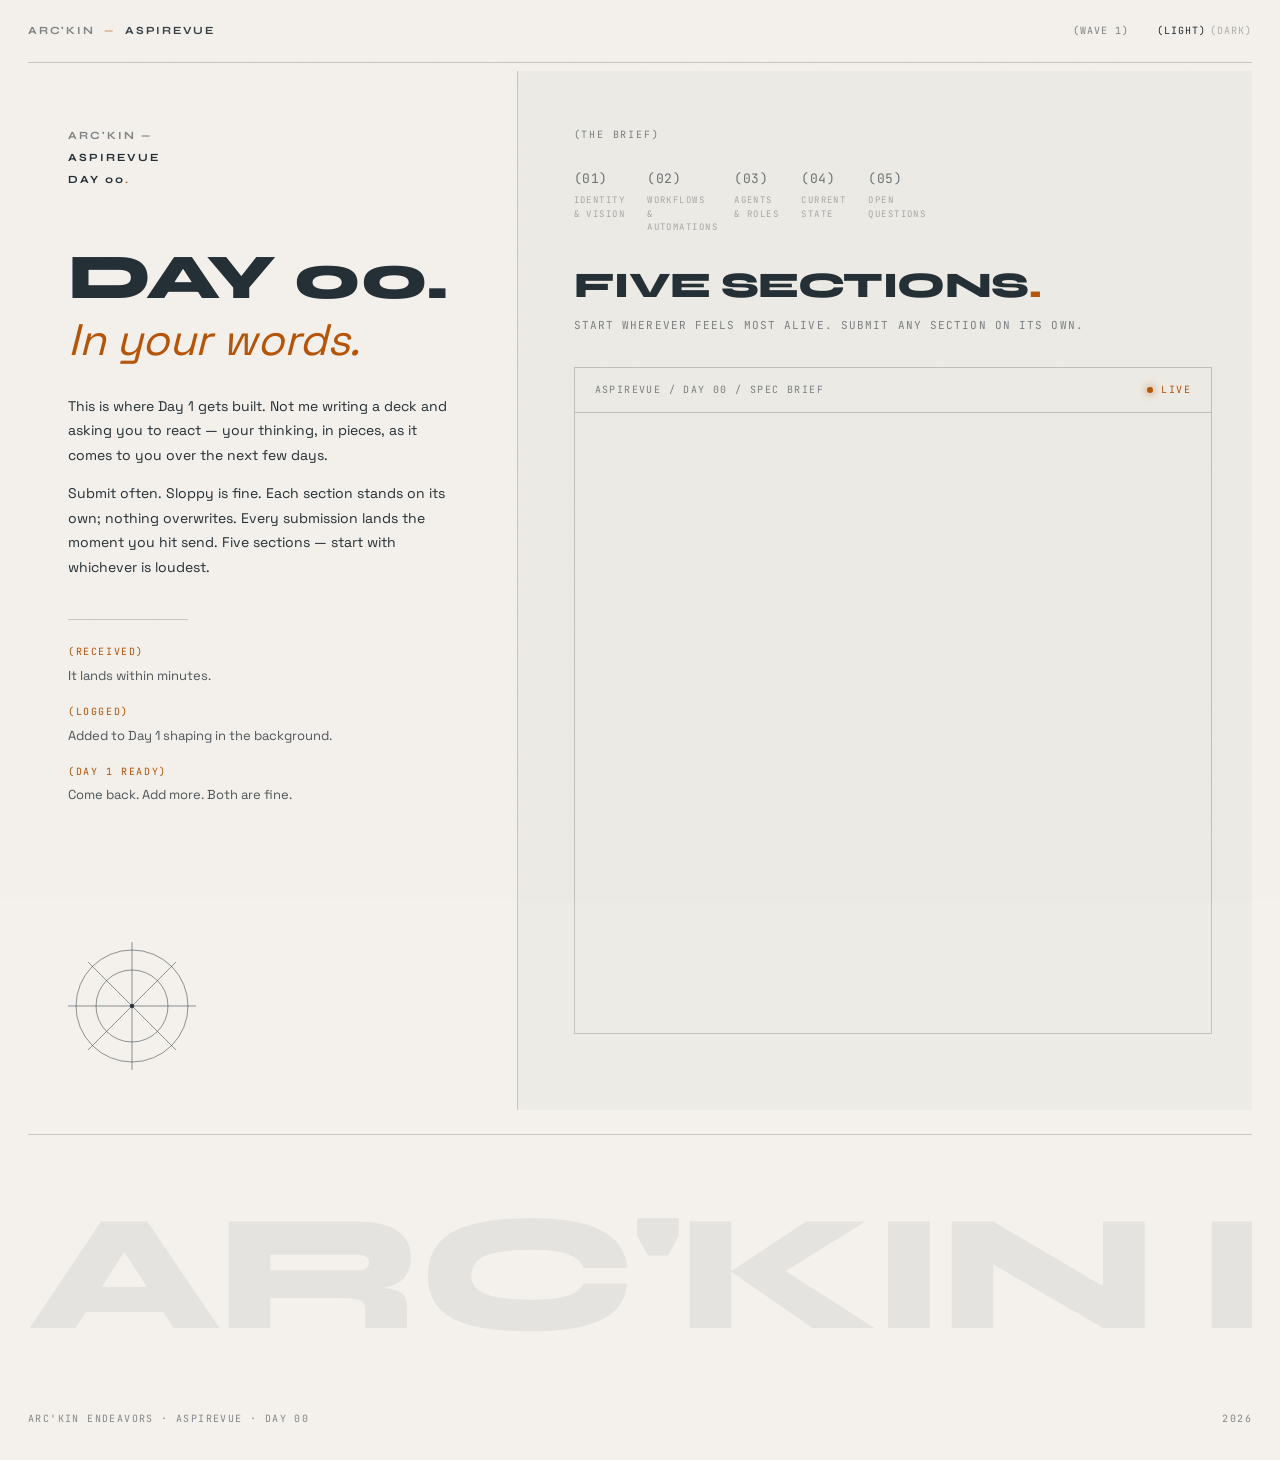
==== commit b27c131a: "hub: noindex meta + robots.txt — block search-engine crawling Larry's link continues to resolve unch" ====
--- a/day-00/index.html
+++ b/day-00/index.html
@@ -2,6 +2,7 @@
 <html lang="en" data-theme="dark">
 <head>
 <meta charset="UTF-8">
+<meta name="robots" content="noindex, nofollow, noarchive, nosnippet, noimageindex">
 <meta name="viewport" content="width=device-width, initial-scale=1.0">
 <meta name="robots" content="noindex,nofollow">
 <title>AspireVue · Day 00</title>
